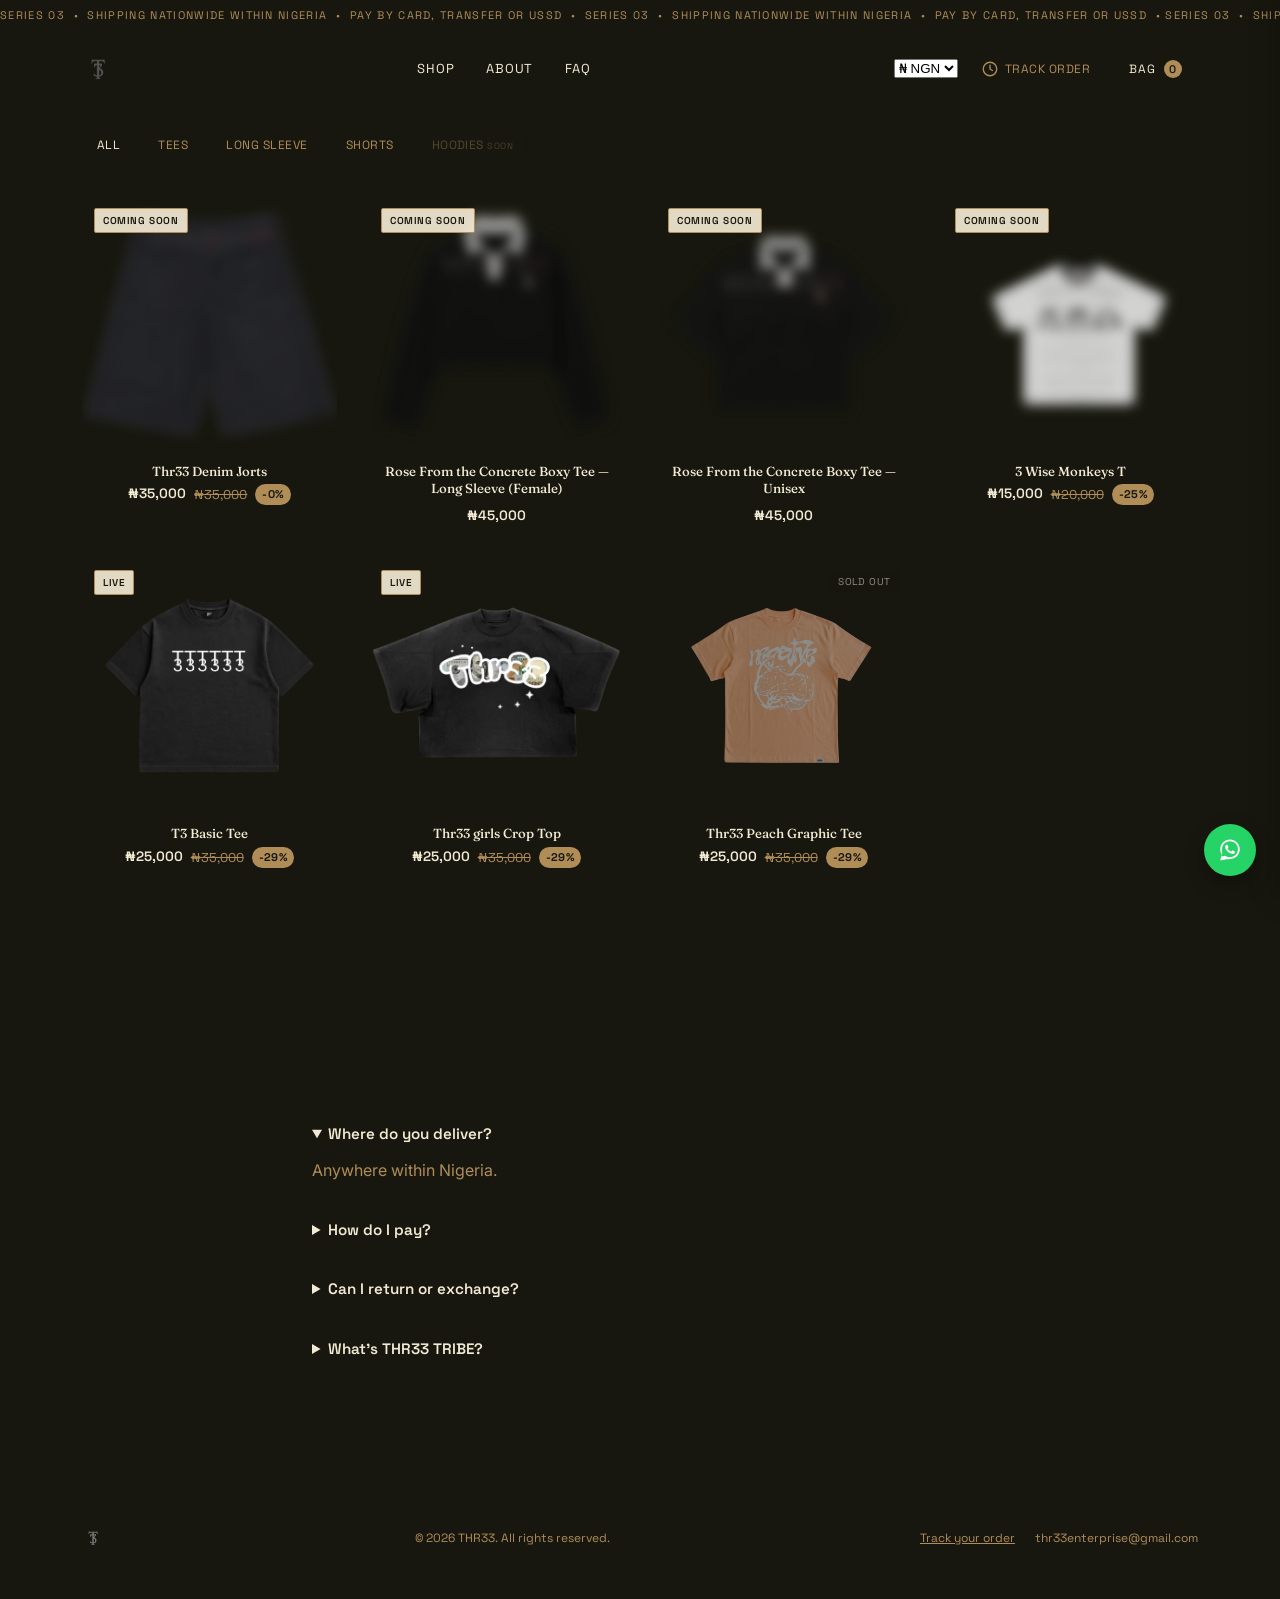
==== shop.html @ 0469fb33 "Replace currency buttons with a select dropdown" ====
<!DOCTYPE html>
<html lang="en">
<head>
<meta charset="UTF-8" />
<meta name="viewport" content="width=device-width, initial-scale=1.0" />
  <link rel="icon" type="image/png" sizes="32x32" href="/assets/logo-monogram.png">
<title>THREE — Shop the Collection</title>
<meta name="description" content="THREE. Official store. Ships within Nigeria." />
<link rel="preconnect" href="https://fonts.googleapis.com">
<link rel="preconnect" href="https://fonts.gstatic.com" crossorigin>
<link href="https://fonts.googleapis.com/css2?family=Fraunces:ital,opsz,wght@0,9..144,300;0,9..144,500;0,9..144,600;0,9..144,700;1,9..144,500&family=Space+Grotesk:wght@400;500;600;700&family=Inter:wght@400;500;600&display=swap" rel="stylesheet">
<link rel="stylesheet" href="style.css" />
</head>
<body>

<!-- Top ticker / serial strip -->
<div class="ticker">
  <div class="ticker-track">
    <span>SERIES 03 &nbsp;•&nbsp; SHIPPING NATIONWIDE WITHIN NIGERIA &nbsp;•&nbsp; PAY BY CARD, TRANSFER OR USSD &nbsp;•&nbsp; SERIES 03 &nbsp;•&nbsp; SHIPPING NATIONWIDE WITHIN NIGERIA &nbsp;•&nbsp; PAY BY CARD, TRANSFER OR USSD &nbsp;•&nbsp; </span>
    <span aria-hidden="true">SERIES 03 &nbsp;•&nbsp; SHIPPING NATIONWIDE WITHIN NIGERIA &nbsp;•&nbsp; PAY BY CARD, TRANSFER OR USSD &nbsp;•&nbsp; SERIES 03 &nbsp;•&nbsp; SHIPPING NATIONWIDE WITHIN NIGERIA &nbsp;•&nbsp; PAY BY CARD, TRANSFER OR USSD &nbsp;•&nbsp; </span>
  </div>
</div>

<!-- Header -->
<header class="site-header">
  <div class="wrap header-inner">
    <a href="index.html" class="brand-mark" aria-label="THREE home">
      <img src="assets/logo-monogram.png" alt="" class="brand-mono" />
    </a>

    <nav class="main-nav">
      <a href="#shop">Shop</a>
      <a href="#about">About</a>
      <a href="#faq">FAQ</a>
    </nav>

    <div class="header-actions">
      <select id="currencySelect" class="currency-select" aria-label="Currency">
        <option value="NGN">₦ NGN</option>
        <option value="USD">$ USD</option>
        <option value="EUR">€ EUR</option>
      </select>
      <button type="button" class="track-order-btn" data-role="track-order-open" aria-label="Track your order">
        <svg viewBox="0 0 24 24" width="18" height="18" fill="none" stroke="currentColor" stroke-width="1.8" aria-hidden="true">
          <circle cx="12" cy="12" r="9" />
          <path d="M12 7v5l3.2 2" stroke-linecap="round" stroke-linejoin="round" />
        </svg>
        <span class="track-order-label">Track Order</span>
      </button>

      <button class="cart-btn" id="cartToggle" aria-haspopup="dialog" aria-controls="cartDrawer">
        <span class="cart-label">Bag</span>
        <span class="cart-count" id="cartCount">0</span>
      </button>
    </div>
  </div>
</header>

<!-- Shop — straight to product grid, no hero -->
<section id="shop" class="shop shop-top">
  <div class="wrap">
    <div class="filter-bar" id="filterBar"><!-- injected by script.js --></div>
    <div class="product-grid" id="productGrid"><!-- injected by script.js --></div>
  </div>
</section>

<!-- FAQ -->
<section id="faq" class="faq">
  <div class="wrap">
    <h2>Fine Print</h2>
    <details open>
      <summary>Where do you deliver?</summary>
      <p>Anywhere within Nigeria.</p>
    </details>
    <details>
      <summary>How do I pay?</summary>
      <p>Card, bank transfer, or USSD — all handled securely through Paystack at checkout. No account needed.</p>
    </details>
    <details>
      <summary>Can I return or exchange?</summary>
      <p>Reach out within 48 hours of delivery if there's a sizing or quality issue and we'll sort a swap.</p>
    </details>
    <details>
      <summary>What's THR33 TRIBE?</summary>
      <p>Our loyalty program. Every 5th order you place earns you an embroidered TRIBE patch, and every 10th also earns a free tee. Rewards keep repeating the more you order.</p>
    </details>
  </div>
</section>

<footer class="site-footer">
  <div class="wrap footer-inner">
    <img src="assets/logo-monogram.png" alt="THREE" class="footer-mono" />
    <p>&copy; <span id="year"></span> THR33. All rights reserved.</p>
    <div class="footer-links">
      <button type="button" class="footer-link-btn" data-role="track-order-open">Track your order</button>
      <a href="mailto:thr33enterprise@gmail.com">thr33enterprise@gmail.com</a>
    </div>
  </div>
</footer>

<!-- Cart Drawer -->
<div class="cart-overlay" id="cartOverlay"></div>
<aside class="cart-drawer" id="cartDrawer" role="dialog" aria-label="Shopping bag">
  <div class="cart-head">
    <h3>Your Bag</h3>
    <button id="cartClose" aria-label="Close bag">&times;</button>
  </div>
  <div class="cart-items" id="cartItems"><!-- injected --></div>
  <div class="cart-summary">
    <div class="cart-total-row">
      <span>Subtotal</span>
      <span id="cartSubtotal">&#8358;0</span>
    </div>
    <button class="btn btn-primary btn-full" id="checkoutBtn">Checkout</button>
    <button type="button" class="cart-track-link" data-role="track-order-open">Already ordered? Track it here</button>
  </div>
</aside>

<!-- Product Detail Modal -->
<div class="modal-overlay" id="quickAddOverlay">
  <div class="modal quick-add-modal" role="dialog" aria-label="Product details">
    <button class="modal-close" id="quickAddClose" aria-label="Close">&times;</button>
    <div id="quickAddBody"><!-- injected by script.js --></div>
    <div class="pd-sticky-add" id="qaStickyAdd"><!-- injected by script.js --></div>
  </div>
</div>

<!-- Checkout Modal -->
<div class="modal-overlay" id="checkoutOverlay">
  <div class="modal" role="dialog" aria-label="Checkout">
    <button class="modal-close" id="checkoutClose" aria-label="Close checkout">&times;</button>
    <h3>Delivery Details</h3>
    <p class="modal-sub">We need this to get your order to you.</p>
    <form id="checkoutForm">
      <label>Full name
        <input type="text" name="fullName" required autocomplete="name" />
      </label>
      <label>Phone number
        <input type="tel" name="phone" required autocomplete="tel" placeholder="080..." />
      </label>
      <label>Email
        <input type="email" name="email" id="checkoutEmail" required autocomplete="email" />
      </label>
      <p id="loyaltyProgress" class="loyalty-progress"></p>
      <label>Delivery address
        <textarea name="address" rows="2" required autocomplete="street-address" placeholder="House/street, area/landmark"></textarea>
      </label>
      <div class="form-row">
        <label>City
          <input type="text" name="city" required />
        </label>
        <label>State
          <select name="state" required>
            <option value="">Select</option>
            <option>Abia</option><option>Adamawa</option><option>Akwa Ibom</option><option>Anambra</option>
            <option>Bauchi</option><option>Bayelsa</option><option>Benue</option><option>Borno</option>
            <option>Cross River</option><option>Delta</option><option>Ebonyi</option><option>Edo</option>
            <option>Ekiti</option><option>Enugu</option><option>FCT (Abuja)</option><option>Gombe</option>
            <option>Imo</option><option>Jigawa</option><option>Kaduna</option><option>Kano</option>
            <option>Katsina</option><option>Kebbi</option><option>Kogi</option><option>Kwara</option>
            <option>Lagos</option><option>Nasarawa</option><option>Niger</option><option>Ogun</option>
            <option>Ondo</option><option>Osun</option><option>Oyo</option><option>Plateau</option>
            <option>Rivers</option><option>Sokoto</option><option>Taraba</option><option>Yobe</option><option>Zamfara</option>
          </select>
        </label>
      </div>
      <label>Notes for delivery (optional)
        <input type="text" name="notes" placeholder="Gate code, best time to reach you, etc." />
      </label>
      <div class="checkout-summary-lines">
        <div class="summary-line"><span>Subtotal</span><span id="checkoutSubtotal">&#8358;0</span></div>
        <div class="summary-line"><span>Shipping</span><span id="checkoutShipping">Select a state</span></div>
      </div>
      <div class="checkout-total">
        <span>Total to pay</span>
        <strong id="checkoutTotal">&#8358;0</strong>
      </div>
      <p class="currency-note">Charged in Nigerian Naira (₦) regardless of the currency you were browsing in.</p>
      <button type="submit" class="btn btn-primary btn-full" id="payBtn">Pay with Paystack</button>
      <p class="secure-note">🔒 Payment is processed securely by Paystack. THREE never sees your card details.</p>
    </form>
  </div>
</div>

<!-- Order Success Modal -->
<div class="modal-overlay" id="successOverlay">
  <div class="modal" role="dialog" aria-label="Order confirmation" style="text-align: center;">
    <button class="modal-close" id="successClose" aria-label="Close modal">&times;</button>
    <div style="font-size: 2.5rem; margin-bottom: 0.5rem;">🎉</div>
    <h3>Order Confirmed!</h3>
    <p class="modal-sub">Thank you for your order. We've sent a receipt to your email.</p>

    <div style="background: rgba(255,255,255,0.05); padding: 1rem; border-radius: 8px; margin: 1.25rem 0; text-align: left; font-size: 0.9rem;">
      <p style="margin-bottom: 0.5rem;"><strong>Order Reference:</strong> <span id="successRef" style="user-select: all; word-break: break-all; color: var(--accent, #3b82f6);"></span></p>
      <p style="margin: 0;"><strong>Amount Paid:</strong> <span id="successAmount"></span></p>
    </div>

    <!-- Loyalty Banner -->
    <div id="successLoyaltyBanner" style="display:none; background: rgba(59, 130, 246, 0.1); border: 1px solid rgba(59, 130, 246, 0.3); padding: 0.85rem; border-radius: 8px; margin-bottom: 1.25rem; font-size: 0.85rem; text-align: left;">
      <p id="successLoyaltyMessage" style="margin:0;"></p>
    </div>

    <button type="button" class="btn btn-primary btn-full" id="successDoneBtn">Continue Shopping</button>
  </div>
</div>

<!-- Size Guide Modal -->
<div class="modal-overlay" id="sizeGuideOverlay">
  <div class="modal" role="dialog" aria-label="Size guide">
    <button class="modal-close" id="sizeGuideClose" aria-label="Close size guide">&times;</button>
    <h3>Size Guide</h3>
    <p class="modal-sub">Measurements in inches, laid flat.</p>
    <table class="size-table">
      <thead>
        <tr><th></th><th>S</th><th>M</th><th>L</th><th>XL</th><th>XXL</th></tr>
      </thead>
      <tbody>
        <tr><td>Chest</td><td>20"</td><td>22"</td><td>24"</td><td>26"</td><td>28"</td></tr>
        <tr><td>Length</td><td>24"</td><td>25"</td><td>26"</td><td>27"</td><td>28"</td></tr>
        <tr><td>Shoulder</td><td>16"</td><td>17"</td><td>18"</td><td>19"</td><td>20"</td></tr>
        <tr><td>Sleeve</td><td>12.5"</td><td>13"</td><td>13.5"</td><td>14"</td><td>14.5"</td></tr>
      </tbody>
    </table>
    <p class="size-note" id="sizeGuideCropNote">Cropped fits run shorter in length than the numbers above — expect a boxier, higher hem.</p>
    <p class="size-note">Denim Jorts are sized by waist number, not S–XL — true to that number.</p>
  </div>
</div>

<!-- Track Order Modal -->
<div class="modal-overlay" id="trackOrderOverlay">
  <div class="modal" role="dialog" aria-label="Track your order">
    <button class="modal-close" id="trackOrderClose" aria-label="Close order tracking">&times;</button>
    <h3>Track Your Order</h3>
    <p class="modal-sub">Paste the payment reference from your confirmation email.</p>
    <form id="trackOrderForm">
      <label>Payment reference
        <input type="text" name="reference" required placeholder="e.g. T123456789012345" autocomplete="off" />
      </label>
      <button type="submit" class="btn btn-primary btn-full" id="trackOrderSubmit">Check Status</button>
    </form>
    <div id="trackOrderResult" class="track-order-result" style="display: none; margin-top: 1.25rem;"></div>
  </div>
</div>

<!-- WhatsApp floating button -->
<a
  href="https://wa.me/2347063467013?text=Hi!%20I%20have%20a%20question%20about%20an%20item%20on%20Thr33"
  class="whatsapp-fab"
  target="_blank"
  rel="noopener"
  aria-label="Chat with us on WhatsApp"
>
  <svg viewBox="0 0 32 32" width="26" height="26" fill="currentColor" aria-hidden="true">
    <path d="M16.004 3C9.377 3 4 8.373 4 15c0 2.34.65 4.53 1.78 6.4L4 29l7.78-1.75A11.9 11.9 0 0 0 16.004 27C22.63 27 28 21.627 28 15S22.63 3 16.004 3zm0 21.8c-1.97 0-3.85-.52-5.48-1.5l-.39-.23-4.62 1.04 1.02-4.5-.25-.4A9.7 9.7 0 0 1 6.2 15c0-5.4 4.4-9.8 9.8-9.8s9.8 4.4 9.8 9.8-4.4 9.8-9.8 9.8zm5.36-7.34c-.29-.15-1.73-.85-2-.95-.27-.1-.46-.15-.66.15-.2.29-.76.95-.93 1.14-.17.2-.34.22-.63.07-.29-.15-1.22-.45-2.32-1.43-.86-.76-1.44-1.71-1.61-2-.17-.29-.02-.45.13-.6.13-.13.29-.34.44-.5.15-.17.2-.29.29-.49.1-.2.05-.37-.02-.52-.07-.15-.66-1.59-.9-2.18-.24-.57-.48-.5-.66-.5-.17 0-.37-.02-.56-.02-.2 0-.52.07-.79.37-.27.29-1.04 1.02-1.04 2.48s1.07 2.87 1.22 3.07c.15.2 2.1 3.2 5.08 4.49.71.31 1.26.49 1.69.63.71.23 1.36.2 1.87.12.57-.08 1.73-.71 1.97-1.39.24-.68.24-1.27.17-1.39-.07-.12-.26-.2-.55-.35z"/>
  </svg>
</a>

<div class="toast" id="toast"></div>

<script src="https://js.paystack.co/v1/inline.js"></script>
<script src="products.js"></script>
<script src="script.js"></script>
</body>
</html>
---- style.css ----
/* ============================================
   THREE — Design tokens
   Palette (pulled from the $100 bill):
     --green-deep   : engraving green, primary
     --green-soft   : lighter bill-green, secondary surfaces
     --cream        : aged banknote paper
     --ink          : near-black, text
     --gold         : champagne seal / monogram metal
   Type:
     Display  — 'Fraunces' (engraved, ink-trap serif)
     Utility  — 'Space Grotesk' (serials, labels, prices)
     Body     — 'Inter'
   ============================================ */

:root {
  --green-deep: #3f4f34;
  --green-soft: #8b9574;
  --cream: #f2ead3;
  --ink: #17170f;
  --gold: #b08d57;
  --line: rgba(23, 23, 15, 0.14);

  --radius: 2px;
  --max: 1180px;
}

* { box-sizing: border-box; }

html { scroll-behavior: smooth; }

body {
  margin: 0;
  background: var(--ink);
  color: var(--cream);
  font-family: 'Inter', sans-serif;
  font-size: 16px;
  line-height: 1.5;
  -webkit-font-smoothing: antialiased;
}

@media (prefers-reduced-motion: reduce) {
  * { animation-duration: 0.001ms !important; transition-duration: 0.001ms !important; }
}

h1, h2, h3 {
  font-family: 'Fraunces', serif;
  font-weight: 600;
  margin: 0;
  color: var(--ink);
}

.ital { font-style: italic; font-weight: 500; }

.wrap {
  max-width: var(--max);
  margin: 0 auto;
  padding: 0 32px;
}

a { color: inherit; }

img { max-width: 100%; display: block; }

:focus-visible {
  outline: 2px solid var(--gold);
  outline-offset: 3px;
}

.eyebrow {
  font-family: 'Space Grotesk', sans-serif;
  font-size: 12px;
  letter-spacing: 0.1em;
  text-transform: uppercase;
  color: var(--green-deep);
  margin: 0 0 20px;
}

/* ---------- Ticker ---------- */
.ticker {
  background: var(--ink);
  color: var(--gold);
  overflow: hidden;
  white-space: nowrap;
  padding: 7px 0;
  font-family: 'Space Grotesk', sans-serif;
  font-size: 11px;
  letter-spacing: 0.12em;
  text-transform: uppercase;
}
.ticker-track {
  display: inline-flex;
  animation: ticker 32s linear infinite;
}
@keyframes ticker {
  from { transform: translateX(0); }
  to { transform: translateX(-50%); }
}

/* ---------- Header ---------- */
.site-header {
  position: sticky;
  top: 0;
  z-index: 40;
  background: var(--ink);
  border-bottom: 1px solid var(--line);
}
.header-inner {
  display: flex;
  align-items: center;
  justify-content: space-between;
  gap: 16px;
  height: 76px;
}
.brand-mark {
  display: flex;
  align-items: center;
  gap: 12px;
  text-decoration: none;
}
.brand-mono {
  height: 32px;
  width: auto;
  filter: sepia(1) saturate(0) brightness(0.35);
}
.main-nav {
  display: flex;
  gap: 32px;
  font-family: 'Space Grotesk', sans-serif;
  font-size: 13px;
  letter-spacing: 0.06em;
  text-transform: uppercase;
}
.main-nav a { text-decoration: none; position: relative; }
.main-nav a::after {
  content: "";
  position: absolute;
  left: 0; right: 0; bottom: -4px;
  height: 1px;
  background: var(--ink);
  transform: scaleX(0);
  transform-origin: left;
  transition: transform 0.25s ease;
}
.main-nav a:hover::after { transform: scaleX(1); }

.header-actions {
  display: flex;
  align-items: center;
  gap: 10px;
}
.currency-toggle {
  display: flex;
  border: 1px solid var(--line);
  border-radius: var(--radius);
  overflow: hidden;
}
.currency-btn {
  background: transparent;
  border: none;
  color: var(--gold);
  padding: 9px 11px;
  font-family: 'Space Grotesk', sans-serif;
  font-size: 13px;
  cursor: pointer;
}
.currency-btn.active {
  background: var(--gold);
  color: var(--ink);
  font-weight: 700;
}
.currency-note {
  font-size: 0.72rem;
  color: rgba(23,23,15,0.55);
  text-align: center;
  margin: -4px 0 0;
}
.track-order-btn {
  display: flex;
  align-items: center;
  gap: 6px;
  background: transparent;
  border: 1px solid var(--line);
  color: var(--gold);
  padding: 9px 12px;
  font-family: 'Space Grotesk', sans-serif;
  font-size: 12px;
  letter-spacing: 0.04em;
  text-transform: uppercase;
  cursor: pointer;
  border-radius: var(--radius);
  transition: border-color 0.2s ease, background 0.2s ease;
}
.track-order-btn:hover { border-color: var(--ink); }

.cart-btn {
  display: flex;
  align-items: center;
  gap: 8px;
  background: var(--ink);
  color: var(--cream);
  border: none;
  padding: 10px 16px;
  font-family: 'Space Grotesk', sans-serif;
  font-size: 12px;
  letter-spacing: 0.08em;
  text-transform: uppercase;
  cursor: pointer;
  border-radius: var(--radius);
}
.cart-count {
  background: var(--gold);
  color: var(--ink);
  min-width: 18px;
  height: 18px;
  border-radius: 50%;
  display: inline-flex;
  align-items: center;
  justify-content: center;
  font-size: 11px;
  font-weight: 600;
}

/* ---------- Buttons ---------- */
.btn {
  display: inline-flex;
  align-items: center;
  justify-content: center;
  gap: 8px;
  padding: 15px 28px;
  font-family: 'Space Grotesk', sans-serif;
  font-size: 13px;
  letter-spacing: 0.08em;
  text-transform: uppercase;
  text-decoration: none;
  border-radius: var(--radius);
  border: 1px solid transparent;
  cursor: pointer;
  transition: transform 0.15s ease, background 0.2s ease;
}
.btn-primary {
  background: var(--gold);
  color: var(--ink);
}
.btn-primary:hover { background: var(--green-deep); }
.btn-full { width: 100%; }
.btn:active { transform: scale(0.98); }
.btn[disabled] { opacity: 0.55; cursor: not-allowed; }

/* ---------- Shop / Product grid ---------- */
.shop { padding: 24px 0 72px; }
.shop-top { padding-top: 20px; }

.filter-bar {
  margin-bottom: 24px;
  overflow-x: auto;
}
.filter-row {
  display: flex;
  flex-wrap: wrap;
  gap: 8px;
  margin-bottom: 10px;
}
.filter-pill {
  font-family: 'Space Grotesk', sans-serif;
  font-size: 12px;
  letter-spacing: 0.04em;
  text-transform: uppercase;
  padding: 8px 14px;
  border: 1px solid var(--line);
  background: transparent;
  border-radius: 999px;
  cursor: pointer;
  color: var(--gold);
  white-space: nowrap;
  transition: background 0.2s ease, color 0.2s ease;
}
.filter-pill:hover:not(.disabled) {
  border-color: var(--ink);
}
.filter-pill.active {
  background: var(--ink);
  color: var(--cream);
  border-color: var(--ink);
}
.filter-pill.disabled {
  opacity: 0.4;
  cursor: not-allowed;
}
.filter-pill .soon {
  font-size: 9px;
  opacity: 0.8;
}

.grid-empty {
  grid-column: 1 / -1;
  text-align: center;
  padding: 64px 16px;
  color: rgba(23,23,15,0.55);
  font-family: 'Space Grotesk', sans-serif;
  font-size: 0.9rem;
}

.product-grid {
  display: grid;
  grid-template-columns: repeat(auto-fill, minmax(240px, 1fr));
  gap: 32px;
}

.product-card {
  position: relative;
}
.product-flip {
  position: relative;
  aspect-ratio: 4 / 5;
  overflow: hidden;
  border-radius: 0;
  border: none;
  background: transparent;
  cursor: pointer;
}
.product-flip img {
  position: absolute;
  inset: 0;
  width: 100%;
  height: 100%;
  object-fit: cover;
  transition: opacity 0.35s ease, transform 0.5s ease;
}
.product-flip .img-front { opacity: 1; transform: scale(1); z-index: 2; }
.product-flip .img-back { opacity: 0; transform: scale(1.04); z-index: 1; }
.product-card:hover .img-front { opacity: 0; }
.product-card:hover .img-back { opacity: 1; }

.stock-badge {
  position: absolute;
  top: 12px;
  right: 12px;
  z-index: 3;
  font-family: 'Space Grotesk', sans-serif;
  font-size: 10px;
  letter-spacing: 0.06em;
  text-transform: uppercase;
  padding: 4px 8px;
  border-radius: var(--radius);
}
.stock-badge.low {
  background: rgba(176, 141, 87, 0.92);
  color: var(--cream);
}
.stock-badge.sold-out {
  background: rgba(23,23,15,0.85);
  color: var(--cream);
}
.product-card.is-sold-out .product-flip {
  opacity: 0.55;
}
.badge-stack {
  position: absolute;
  top: 12px;
  left: 12px;
  z-index: 3;
  display: flex;
  flex-direction: column;
  gap: 4px;
  align-items: flex-start;
}
.featured-badge {
  background: rgba(242,234,211,0.92);
  color: var(--ink);
  font-family: 'Space Grotesk', sans-serif;
  font-size: 10px;
  letter-spacing: 0.06em;
  text-transform: uppercase;
  font-weight: 600;
  padding: 4px 8px;
  border-radius: var(--radius);
  border: 1px solid var(--gold);
}

.product-info {
  margin-top: 12px;
  cursor: pointer;
  text-align: center;
}
.product-name {
  font-family: 'Fraunces', serif;
  font-size: 0.82rem;
  font-weight: 500;
  margin: 0 0 4px;
  line-height: 1.35;
}
.price-discount-row {
  display: flex;
  align-items: center;
  justify-content: center;
  gap: 8px;
  margin-top: 4px;
}
.price-was {
  font-family: 'Space Grotesk', sans-serif;
  font-size: 0.8rem;
  color: var(--gold);
  text-decoration: line-through;
}
.price-discount {
  font-family: 'Space Grotesk', sans-serif;
  font-size: 0.7rem;
  font-weight: 700;
  letter-spacing: 0.04em;
  background: var(--gold);
  color: var(--ink);
  padding: 2px 7px;
  border-radius: 999px;
}
.color-swatches {
  display: flex;
  flex-wrap: wrap;
  gap: 8px;
  margin-top: 10px;
}
.swatch {
  width: 22px;
  height: 22px;
  border-radius: 50%;
  border: 1px solid var(--line);
  cursor: pointer;
  padding: 0;
  box-shadow: 0 0 0 1px transparent;
  transition: box-shadow 0.15s ease;
}
.swatch.selected {
  box-shadow: 0 0 0 2px var(--cream), 0 0 0 3px var(--ink);
}
.product-price {
  font-family: 'Space Grotesk', sans-serif;
  font-weight: 600;
  font-size: 0.85rem;
  white-space: nowrap;
}

.product-sizes-row {
  display: flex;
  align-items: center;
  justify-content: space-between;
  flex-wrap: wrap;
  gap: 8px;
  margin-top: 12px;
}
.product-sizes {
  display: flex;
  flex-wrap: wrap;
  gap: 6px;
}
.size-guide-link {
  background: none;
  border: none;
  padding: 0;
  font-family: 'Space Grotesk', sans-serif;
  font-size: 11px;
  letter-spacing: 0.03em;
  text-decoration: underline;
  color: rgba(23,23,15,0.55);
  cursor: pointer;
  white-space: nowrap;
}
.size-guide-link:hover { color: var(--ink); }
.delivery-note {
  font-size: 0.75rem;
  color: rgba(23,23,15,0.55);
  margin: 10px 0 0;
}
.size-btn {
  border: 1px solid var(--line);
  background: transparent;
  color: var(--cream);
  padding: 6px 10px;
  font-family: 'Space Grotesk', sans-serif;
  font-size: 12px;
  cursor: pointer;
  border-radius: var(--radius);
}
.size-btn.selected {
  background: var(--gold);
  color: var(--ink);
  border-color: var(--gold);
  font-weight: 700;
}
/* ---------- About ---------- */
/*
.about { padding: 96px 0; background: var(--green-deep); color: var(--cream); }
.about-inner {
  display: grid;
  grid-template-columns: 1.2fr 0.8fr;
  gap: 64px;
  align-items: center;
}
.about h2 { color: var(--cream); font-size: clamp(1.8rem, 3.4vw, 2.6rem); margin: 12px 0 20px; }
.about .eyebrow { color: var(--gold); }
.about p { color: rgba(242,234,211,0.82); max-width: 46ch; }
.about-figure {
  background: rgba(242,234,211,0.08);
  border: 1px solid rgba(242,234,211,0.2);
  padding: 48px;
  display: flex;
  align-items: center;
  justify-content: center;
}
.about-figure img { filter: invert(1) brightness(1.6); opacity: 0.9; max-width: 200px; }
*/

/* ---------- FAQ ---------- */
.faq { padding: 96px 0; max-width: 720px; margin: 0 auto; }
.faq h2 { margin-bottom: 32px; }
.faq details {
  border-top: 1px solid var(--line);
  padding: 18px 0;
}
.faq details:last-of-type { border-bottom: 1px solid var(--line); }
.faq summary {
  cursor: pointer;
  font-family: 'Space Grotesk', sans-serif;
  font-weight: 600;
  font-size: 0.95rem;
}
.faq p { margin: 12px 0 0; color: var(--gold); }

/* ---------- Footer ---------- */
.site-footer { border-top: 1px solid var(--line); padding: 40px 0; }
.footer-inner {
  display: flex;
  align-items: center;
  justify-content: space-between;
  gap: 16px;
  font-family: 'Space Grotesk', sans-serif;
  font-size: 12px;
  color: var(--gold);
}
.footer-mono { height: 22px; filter: sepia(1) saturate(0) brightness(0.5); }
.footer-inner a { text-decoration: none; }
.footer-links {
  display: flex;
  align-items: center;
  gap: 20px;
}
.footer-link-btn {
  background: none;
  border: none;
  padding: 0;
  font-family: 'Space Grotesk', sans-serif;
  font-size: 12px;
  color: var(--gold);
  text-decoration: underline;
  cursor: pointer;
}
.footer-link-btn:hover { color: var(--ink); }

/* ---------- Cart drawer ---------- */
.cart-overlay, .modal-overlay {
  position: fixed; inset: 0;
  background: rgba(23,23,15,0.45);
  opacity: 0; visibility: hidden;
  transition: opacity 0.25s ease;
  z-index: 50;
}
.modal-overlay {
  display: flex;
  align-items: center;
  justify-content: center;
  padding: 16px;
}
.cart-overlay.open, .modal-overlay.open { opacity: 1; visibility: visible; }

.cart-drawer {
  position: fixed;
  top: 0; right: 0;
  height: 100%;
  width: min(420px, 92vw);
  background: var(--cream);
  z-index: 60;
  display: flex;
  flex-direction: column;
  transform: translateX(100%);
  transition: transform 0.3s ease;
  box-shadow: -8px 0 24px rgba(0,0,0,0.15);
}
.cart-drawer.open { transform: translateX(0); }

.cart-head {
  display: flex; justify-content: space-between; align-items: center;
  padding: 24px; border-bottom: 1px solid var(--line);
}
.cart-head button {
  background: none; border: none; font-size: 24px; cursor: pointer; line-height: 1;
}
.cart-items { flex: 1; overflow-y: auto; padding: 16px 24px; }
.cart-item {
  display: grid;
  grid-template-columns: 64px 1fr auto;
  gap: 14px;
  padding: 16px 0;
  border-bottom: 1px solid var(--line);
  align-items: center;
}
.cart-item img { width: 64px; height: 80px; object-fit: cover; border-radius: var(--radius); }
.cart-item-name { font-weight: 600; font-size: 0.9rem; }
.cart-item-meta { font-size: 0.78rem; color: rgba(23,23,15,0.6); margin-top: 2px; }
.cart-item-remove {
  background: none; border: none; text-decoration: underline;
  font-size: 0.75rem; cursor: pointer; color: rgba(23,23,15,0.6); padding: 0;
}
.cart-item-qty {
  display: flex; align-items: center; gap: 8px; margin-top: 6px; font-size: 0.8rem;
}
.qty-btn {
  width: 22px; height: 22px; border: 1px solid var(--line); background: none;
  cursor: pointer; border-radius: var(--radius); line-height: 1;
}
.cart-empty { text-align: center; color: rgba(23,23,15,0.5); padding: 48px 0; font-size: 0.9rem; }

.cart-summary { padding: 20px 24px 28px; border-top: 1px solid var(--line); }
.cart-total-row {
  display: flex; justify-content: space-between; margin-bottom: 16px;
  font-family: 'Space Grotesk', sans-serif; font-weight: 600;
}

/* ---------- Checkout modal ---------- */
.modal {
  background: var(--cream);
  width: min(480px, 100%);
  max-height: 100%;
  overflow-y: auto;
  padding: 32px;
  border-radius: var(--radius);
  z-index: 61;
  position: relative;
}
.modal-overlay .modal { display: none; }
.modal-overlay.open .modal { display: block; }
.modal-close {
  position: absolute; top: 16px; right: 16px;
  background: none; border: none; font-size: 22px; cursor: pointer;
  z-index: 5;
}
.modal h3 { margin-bottom: 6px; }
.modal-sub { color: rgba(23,23,15,0.6); font-size: 0.85rem; margin: 0 0 24px; }

#checkoutForm { display: flex; flex-direction: column; gap: 16px; }
#checkoutForm label {
  display: flex; flex-direction: column; gap: 6px;
  font-size: 0.82rem; font-weight: 600;
}
#checkoutForm input, #checkoutForm textarea, #checkoutForm select {
  font-family: 'Inter', sans-serif;
  font-size: 0.95rem;
  padding: 11px 12px;
  border: 1px solid var(--line);
  border-radius: var(--radius);
  background: #fff;
  font-weight: 400;
}
.form-row { display: grid; grid-template-columns: 1fr 1fr; gap: 12px; }

.checkout-summary-lines {
  border-top: 1px solid var(--line);
  padding-top: 12px;
}
.summary-line {
  display: flex;
  justify-content: space-between;
  font-size: 0.85rem;
  color: rgba(23,23,15,0.65);
  margin-bottom: 6px;
}
.checkout-total {
  display: flex; justify-content: space-between; align-items: baseline;
  border-top: 1px solid var(--line); padding-top: 16px; margin-top: 4px;
  font-family: 'Space Grotesk', sans-serif;
}
.checkout-total strong { font-size: 1.2rem; }
.secure-note { font-size: 0.75rem; color: rgba(23,23,15,0.55); text-align: center; margin: 4px 0 0; }

/* ---------- Size guide ---------- */
.size-table {
  width: 100%;
  border-collapse: collapse;
  margin-top: 8px;
  font-family: 'Space Grotesk', sans-serif;
  font-size: 0.85rem;
}
.size-table th, .size-table td {
  padding: 10px 8px;
  text-align: center;
  border-bottom: 1px solid var(--line);
}
.size-table th:first-child, .size-table td:first-child {
  text-align: left;
  color: rgba(23,23,15,0.6);
  font-weight: 400;
}
.size-table th { font-weight: 600; }
.size-note {
  font-size: 0.78rem;
  color: rgba(23,23,15,0.55);
  margin-top: 14px;
}

/* ---------- Track order ---------- */
#trackOrderForm { display: flex; flex-direction: column; gap: 14px; }
#trackOrderForm input {
  font-family: 'Inter', sans-serif;
  font-size: 0.95rem;
  padding: 11px 12px;
  border: 1px solid var(--line);
  border-radius: var(--radius);
  background: #fff;
}
.track-result {
  margin-top: 18px;
  padding: 14px;
  border-radius: var(--radius);
  font-size: 0.88rem;
}
.track-confirmed { background: rgba(63,79,52,0.08); }
.track-confirmed ul { margin: 8px 0; padding-left: 18px; }
.track-meta { color: rgba(23,23,15,0.6); margin-top: 8px; font-size: 0.8rem; }
.track-pending, .track-not-found {
  background: rgba(176,141,87,0.12);
  color: rgba(23,23,15,0.8);
}

/* ---------- WhatsApp floating button ---------- */
.whatsapp-fab {
  position: fixed;
  bottom: 24px;
  right: 24px;
  width: 52px;
  height: 52px;
  border-radius: 50%;
  background: #25D366;
  color: #fff;
  display: flex;
  align-items: center;
  justify-content: center;
  box-shadow: 0 8px 20px rgba(0,0,0,0.25);
  z-index: 45;
  transition: transform 0.2s ease;
}
.whatsapp-fab:hover { transform: scale(1.08); }

/* ---------- Product Detail modal ---------- */
.quick-add-modal { padding: 0; overflow: hidden; max-height: 100%; }
.modal-overlay.open .quick-add-modal {
  display: flex;
  flex-direction: column;
}
.quick-add-modal .modal-close {
  background: rgba(242,234,211,0.9);
  border-radius: 50%;
  width: 32px; height: 32px;
  top: 12px; right: 12px;
}
#quickAddBody {
  display: flex;
  flex-direction: column;
  overflow-y: auto;
  min-height: 0;
  flex: 1 1 auto;
}

/* Gallery */
.pd-gallery {
  position: relative;
  width: 100%;
  aspect-ratio: 4 / 5;
  overflow: hidden;
  background: transparent;
  flex-shrink: 0;
}
.pd-gallery-track {
  display: flex;
  height: 100%;
  transition: transform 0.3s ease;
}
.pd-gallery-track img {
  flex: 0 0 100%;
  width: 100%;
  height: 100%;
  object-fit: cover;
}
.pd-arrow {
  position: absolute;
  top: 50%;
  transform: translateY(-50%);
  background: rgba(242,234,211,0.9);
  border: none;
  width: 34px;
  height: 34px;
  border-radius: 50%;
  font-size: 20px;
  line-height: 1;
  cursor: pointer;
  color: var(--ink);
  display: flex;
  align-items: center;
  justify-content: center;
}
.pd-arrow.prev { left: 10px; }
.pd-arrow.next { right: 10px; }
.pd-dots {
  display: flex;
  justify-content: center;
  gap: 6px;
  padding: 12px 0 4px;
  flex-shrink: 0;
}
.pd-dot {
  width: 6px;
  height: 6px;
  border-radius: 50%;
  background: var(--line);
  transition: background 0.2s ease, width 0.2s ease;
  cursor: pointer;
}
.pd-dot.active {
  background: var(--ink);
  width: 16px;
  border-radius: 3px;
}

.pd-details { padding: 12px 24px 0; }
.qa-name {
  font-family: 'Fraunces', serif;
  font-size: 1.2rem;
  font-weight: 600;
  margin: 4px 0 0;
}
.qa-price {
  font-family: 'Space Grotesk', sans-serif;
  font-weight: 600;
  margin: 4px 0 0;
}
.qa-desc {
  font-size: 0.85rem;
  color: rgba(23,23,15,0.6);
  margin: 8px 0 0;
}

.qa-stock {
  font-family: 'Space Grotesk', sans-serif;
  font-size: 0.78rem;
  color: var(--gold);
  margin: 10px 0 0;
}
.qa-stock-out {
  color: #ef4444;
}

.pd-sticky-add {
  background: var(--cream);
  border-top: 1px solid var(--line);
  padding: 14px 24px;
  flex-shrink: 0;
}

/* ---------- Nav / footer / cart track-order links ---------- */
.nav-link-btn {
  background: none;
  border: none;
  padding: 0;
  font-family: 'Space Grotesk', sans-serif;
  font-size: 13px;
  letter-spacing: 0.06em;
  text-transform: uppercase;
  color: var(--ink);
  cursor: pointer;
  position: relative;
}
.cart-track-link {
  display: block;
  width: 100%;
  text-align: center;
  background: none;
  border: none;
  border-top: 1px solid var(--line);
  padding: 14px 0 0;
  margin-top: 14px;
  font-family: 'Space Grotesk', sans-serif;
  font-size: 12px;
  text-decoration: underline;
  color: rgba(23,23,15,0.6);
  cursor: pointer;
}
.cart-track-link:hover { color: var(--ink); }

/* ---------- Loyalty progress ---------- */
.loyalty-progress {
  font-size: 0.82rem;
  background: rgba(176,141,87,0.12);
  border: 1px solid rgba(176,141,87,0.35);
  border-radius: var(--radius);
  padding: 10px 12px;
  margin: -6px 0 0;
  min-height: 0;
}
.loyalty-progress:empty { display: none; }

/* ---------- Toast ---------- */
.toast {
  position: fixed;
  bottom: 24px; left: 50%;
  transform: translateX(-50%) translateY(20px);
  background: var(--ink); color: var(--cream);
  padding: 14px 22px;
  font-family: 'Space Grotesk', sans-serif;
  font-size: 13px;
  border-radius: var(--radius);
  opacity: 0; pointer-events: none;
  transition: opacity 0.25s ease, transform 0.25s ease;
  z-index: 80;
}
.toast.show { opacity: 1; transform: translateX(-50%) translateY(0); }

/* ---------- Responsive ---------- */
@media (max-width: 860px) {
  .about-inner { grid-template-columns: 1fr; }
  .main-nav { display: none; }
}
@media (max-width: 560px) {
  .wrap { padding: 0 20px; }
  .form-row { grid-template-columns: 1fr; }
  .product-grid {
    grid-template-columns: repeat(2, 1fr);
    gap: 14px;
  }
  .whatsapp-fab { width: 46px; height: 46px; bottom: 18px; right: 18px; }
  .track-order-label { display: none; }
  .track-order-btn { padding: 9px; }
  .header-inner { height: 68px; }
}

/* ---------- Landing page ---------- */
.landing-body {
  margin: 0;
  background: var(--ink);
}
.landing {
  position: relative;
  width: 100%;
  height: 100dvh;
  min-height: 100vh;
  overflow: hidden;
}
.landing-grid {
  position: absolute;
  inset: 0;
  z-index: 0;
  display: grid;
  grid-template-columns: repeat(5, 1fr);
  grid-template-rows: repeat(3, 1fr);
  gap: 2px;
  background: var(--ink);
}
.landing-grid-cell {
  overflow: hidden;
  background: var(--ink);
}
.landing-grid-cell img {
  width: 100%;
  height: 100%;
  object-fit: cover;
  display: block;
  filter: grayscale(0.15);
}
.landing-overlay {
  position: absolute;
  inset: 0;
  background: linear-gradient(
    180deg,
    rgba(23,23,15,0.65) 0%,
    rgba(23,23,15,0.35) 35%,
    rgba(23,23,15,0.7) 100%
  );
  z-index: 1;
}
.landing-content {
  position: absolute;
  inset: 0;
  z-index: 2;
  display: flex;
  flex-direction: column;
  align-items: center;
}
.landing-logo {
  margin-top: 56px;
  width: 96px;
  height: auto;
  filter: brightness(0) invert(1) drop-shadow(0 2px 10px rgba(0,0,0,0.35));
}
.landing-cta-wrap {
  flex: 1;
  display: flex;
  align-items: center;
  justify-content: center;
}
.landing-shop-btn {
  padding: 17px 40px;
  font-size: 13px;
  letter-spacing: 0.12em;
  box-shadow: 0 10px 30px rgba(0,0,0,0.35);
}
@media (max-width: 560px) {
  .landing-logo { width: 76px; margin-top: 40px; }
  .landing-shop-btn { padding: 16px 34px; }
  .landing-grid {
    grid-template-columns: repeat(3, 1fr);
    grid-template-rows: repeat(5, 1fr);
  }
}
/* ============================================
   IMAGE FIX & COMING SOON BLUR STYLES
   ============================================ */

/* 1. Prevent image cropping across product cards */
.product-flip img {
  object-fit: contain !important; /* Ensures the entire clothing item is shown */
  object-position: center;
  background-color: transparent;  /* Keeps your section canvas background */
}

/* Fix product cards container height to fit full images nicely */
.product-flip {
  aspect-ratio: 1 / 1; /* Adjusts aspect ratio so wide/boxy items fit cleanly */
}

/* 2. Coming Soon Blur Effect */
/* Apply blur effect to cards tagged with coming-soon classes */
.product-card.coming-soon .product-flip img,
.product-card[data-status="coming-soon"] .product-flip img {
  filter: blur(6px);
  opacity: 0.75;
}

/* Prevent hover effect on Coming Soon items */
.product-card.coming-soon:hover .img-front,
.product-card[data-status="coming-soon"]:hover .img-front {
  opacity: 1 !important;
}

.product-card.coming-soon:hover .img-back,
.product-card[data-status="coming-soon"]:hover .img-back {
  opacity: 0 !important;
}

/* Keep badges completely sharp above the blurred image */
.stock-badge, 
.badge-stack, 
.featured-badge {
  filter: none !important;
  z-index: 10 !important;
}

/* ============================================
   PRODUCT DETAIL MODAL FIXES
   ============================================ */

/* 1. Set background to match dark shop page */
.modal,
.quick-add-modal,
.pd-sticky-add {
  background: var(--ink) !important;
  color: var(--cream) !important;
  border-color: var(--line) !important;
}

/* Fix close button background & icon color on dark theme */
.quick-add-modal .modal-close {
  background: var(--gold) !important;
  color: var(--ink) !important;
}

/* 2. Contain gallery image scaling so it fits screen height */
.pd-gallery {
  aspect-ratio: 1 / 1 !important; /* Square frame keeps modal compact */
  max-height: 45vh;               /* Limits modal height on desktop & mobile */
  background: transparent !important;
}

.pd-gallery-track img {
  object-fit: contain !important; /* Shows full garment without cropping */
  padding: 12px;
}

/* 3. Text & controls contrast updates inside modal */
.qa-name, 
.qa-price {
  color: var(--cream) !important;
}

.qa-desc {
  color: var(--gold) !important;
}

.pd-arrow {
  background: var(--gold) !important;
  color: var(--ink) !important;
}

/* ============================================
   COMING SOON BLUR CONTROL
   ============================================ */

/* 1. Blur ONLY cards with explicit coming soon status */
.product-card.coming-soon .product-flip img,
.product-card[data-status="coming-soon"] .product-flip img {
  filter: blur(6px) opacity(0.75) !important;
}

/* 2. Freeze image flip hover on Coming Soon cards */
.product-card.coming-soon:hover .img-front,
.product-card[data-status="coming-soon"]:hover .img-front {
  opacity: 1 !important;
}
.product-card.coming-soon:hover .img-back,
.product-card[data-status="coming-soon"]:hover .img-back {
  opacity: 0 !important;
}

/* 3. Ensure LIVE products stay 100% sharp */
.product-card:not(.coming-soon):not([data-status="coming-soon"]) .product-flip img {
  filter: none !important;
}
.modal h3 { color: var(--gold) !important; }
.modal-sub { color: var(--gold) !important; }
.summary-line { color: var(--gold) !important; }
.checkout-total { color: var(--cream) !important; }
.secure-note { color: var(--gold) !important; }
.size-note { color: var(--gold) !important; }
.size-table th, .size-table td { color: var(--cream) !important; }
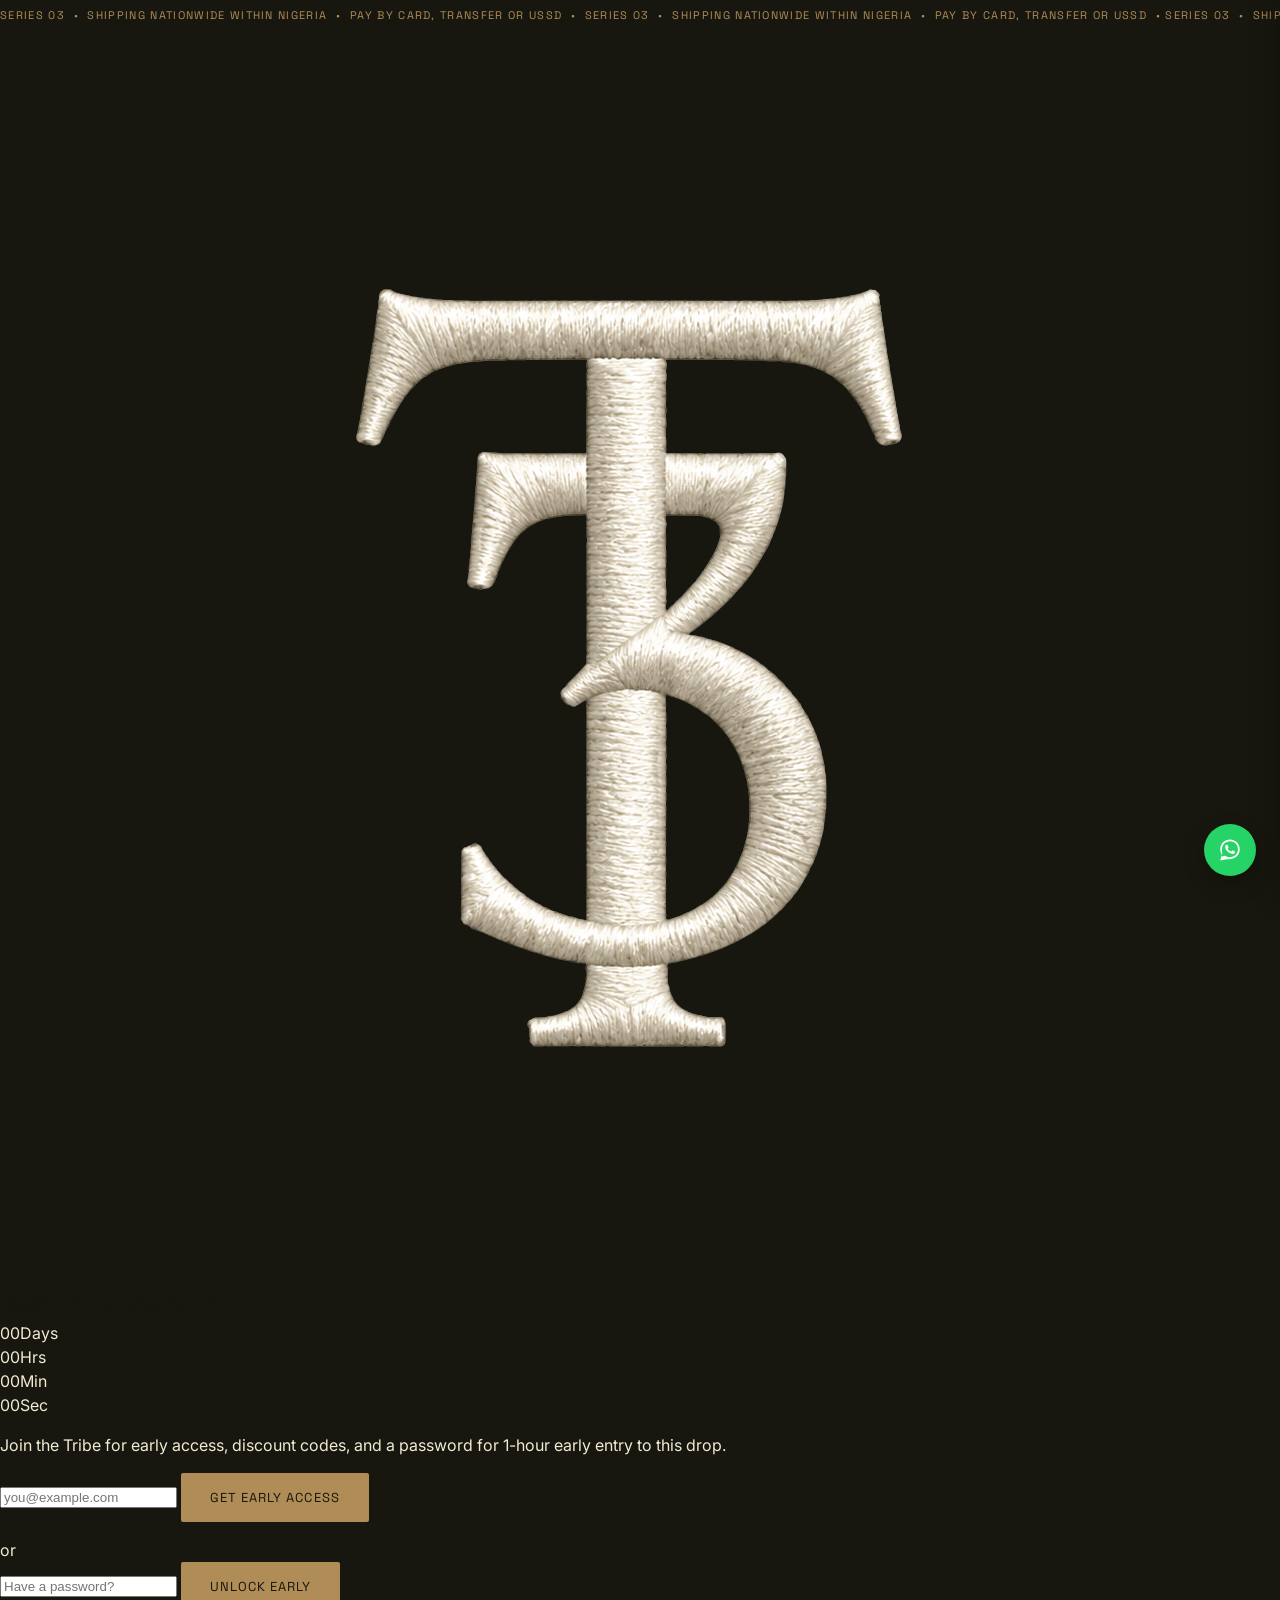
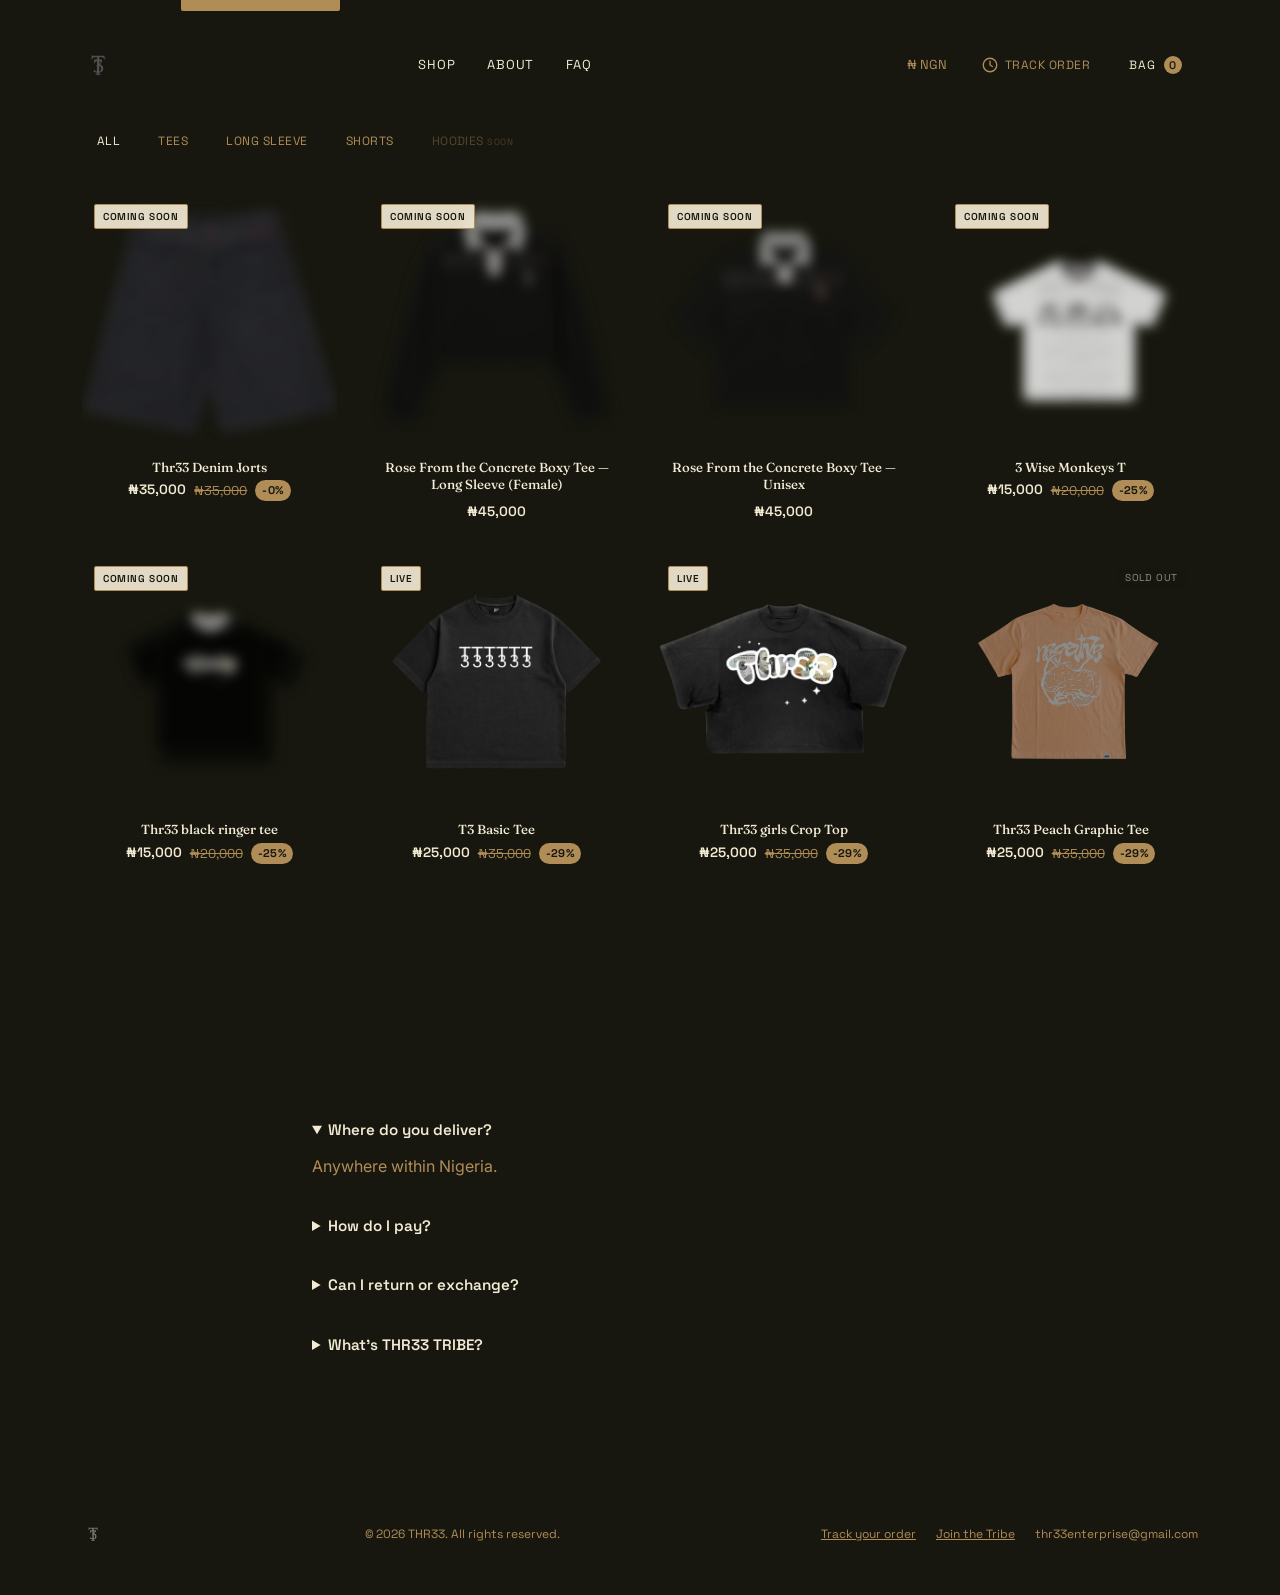
==== commit 87b4e4fb: "Implement drop mode lock screen and subscription forms Added a drop mode lock screen with countdown " ====
--- a/shop.html
+++ b/shop.html
@@ -18,6 +18,35 @@
   <div class="ticker-track">
     <span>SERIES 03 &nbsp;•&nbsp; SHIPPING NATIONWIDE WITHIN NIGERIA &nbsp;•&nbsp; PAY BY CARD, TRANSFER OR USSD &nbsp;•&nbsp; SERIES 03 &nbsp;•&nbsp; SHIPPING NATIONWIDE WITHIN NIGERIA &nbsp;•&nbsp; PAY BY CARD, TRANSFER OR USSD &nbsp;•&nbsp; </span>
     <span aria-hidden="true">SERIES 03 &nbsp;•&nbsp; SHIPPING NATIONWIDE WITHIN NIGERIA &nbsp;•&nbsp; PAY BY CARD, TRANSFER OR USSD &nbsp;•&nbsp; SERIES 03 &nbsp;•&nbsp; SHIPPING NATIONWIDE WITHIN NIGERIA &nbsp;•&nbsp; PAY BY CARD, TRANSFER OR USSD &nbsp;•&nbsp; </span>
+  </div>
+</div>
+
+<!-- Drop Mode lock screen — controlled by DROP_MODE in script.js -->
+<div class="drop-lock" id="dropLock">
+  <div class="drop-lock-inner">
+    <img src="assets/logo-monogram.png" alt="THR33" class="drop-lock-logo" />
+    <h2 class="drop-lock-title">Next Drop Starts In</h2>
+    <div class="drop-countdown" id="dropCountdown">
+      <div><span id="cdDays">00</span><label>Days</label></div>
+      <div><span id="cdHours">00</span><label>Hrs</label></div>
+      <div><span id="cdMins">00</span><label>Min</label></div>
+      <div><span id="cdSecs">00</span><label>Sec</label></div>
+    </div>
+
+    <p class="drop-lock-copy">Join the Tribe for early access, discount codes, and a password for 1-hour early entry to this drop.</p>
+    <form id="dropSubscribeForm" class="drop-lock-form">
+      <input type="email" name="email" required placeholder="you@example.com" autocomplete="email" />
+      <button type="submit" class="btn btn-primary">Get Early Access</button>
+    </form>
+    <p id="dropSubscribeResult" class="subscribe-result"></p>
+
+    <div class="drop-lock-divider">or</div>
+
+    <form id="dropPasswordForm" class="drop-lock-form">
+      <input type="password" name="password" placeholder="Have a password?" autocomplete="off" />
+      <button type="submit" class="btn btn-primary">Unlock Early</button>
+    </form>
+    <p id="dropPasswordResult" class="subscribe-result"></p>
   </div>
 </div>
 
@@ -93,6 +122,7 @@
     <p>&copy; <span id="year"></span> THR33. All rights reserved.</p>
     <div class="footer-links">
       <button type="button" class="footer-link-btn" data-role="track-order-open">Track your order</button>
+      <button type="button" class="footer-link-btn" id="joinTribeBtn">Join the Tribe</button>
       <a href="mailto:thr33enterprise@gmail.com">thr33enterprise@gmail.com</a>
     </div>
   </div>
@@ -167,8 +197,14 @@
       <label>Notes for delivery (optional)
         <input type="text" name="notes" placeholder="Gate code, best time to reach you, etc." />
       </label>
+      <label>Discount code (optional)
+        <input type="text" name="discountCode" id="discountCodeInput" placeholder="e.g. SOPHIA20" autocomplete="off" />
+      </label>
+      <p id="discountResult" class="subscribe-result"></p>
+      
       <div class="checkout-summary-lines">
         <div class="summary-line"><span>Subtotal</span><span id="checkoutSubtotal">&#8358;0</span></div>
+        <div class="summary-line" id="checkoutDiscountRow" style="display:none;"><span>Discount</span><span id="checkoutDiscount">-₦0</span></div>
         <div class="summary-line"><span>Shipping</span><span id="checkoutShipping">Select a state</span></div>
       </div>
       <div class="checkout-total">
@@ -254,7 +290,23 @@
     <path d="M16.004 3C9.377 3 4 8.373 4 15c0 2.34.65 4.53 1.78 6.4L4 29l7.78-1.75A11.9 11.9 0 0 0 16.004 27C22.63 27 28 21.627 28 15S22.63 3 16.004 3zm0 21.8c-1.97 0-3.85-.52-5.48-1.5l-.39-.23-4.62 1.04 1.02-4.5-.25-.4A9.7 9.7 0 0 1 6.2 15c0-5.4 4.4-9.8 9.8-9.8s9.8 4.4 9.8 9.8-4.4 9.8-9.8 9.8zm5.36-7.34c-.29-.15-1.73-.85-2-.95-.27-.1-.46-.15-.66.15-.2.29-.76.95-.93 1.14-.17.2-.34.22-.63.07-.29-.15-1.22-.45-2.32-1.43-.86-.76-1.44-1.71-1.61-2-.17-.29-.02-.45.13-.6.13-.13.29-.34.44-.5.15-.17.2-.29.29-.49.1-.2.05-.37-.02-.52-.07-.15-.66-1.59-.9-2.18-.24-.57-.48-.5-.66-.5-.17 0-.37-.02-.56-.02-.2 0-.52.07-.79.37-.27.29-1.04 1.02-1.04 2.48s1.07 2.87 1.22 3.07c.15.2 2.1 3.2 5.08 4.49.71.31 1.26.49 1.69.63.71.23 1.36.2 1.87.12.57-.08 1.73-.71 1.97-1.39.24-.68.24-1.27.17-1.39-.07-.12-.26-.2-.55-.35z"/>
   </svg>
 </a>
-
+  
+<!-- Subscribe / Early Access Modal -->
+<div class="modal-overlay" id="subscribeOverlay">
+  <div class="modal" role="dialog" aria-label="Join THR33 TRIBE early access">
+    <button class="modal-close" id="subscribeClose" aria-label="Close">&times;</button>
+    <h3>Join the Tribe</h3>
+    <p class="modal-sub">Get early access, discount codes, and a password for 1-hour early entry to every new drop — before anyone else sees it.</p>
+    <form id="subscribeForm">
+      <label>Email address
+        <input type="email" name="email" required placeholder="you@example.com" autocomplete="email" />
+      </label>
+      <button type="submit" class="btn btn-primary btn-full" id="subscribeSubmit">Get Early Access</button>
+    </form>
+    <p id="subscribeResult" class="subscribe-result"></p>
+  </div>
+</div>
+  
 <div class="toast" id="toast"></div>
 
 <script src="https://js.paystack.co/v1/inline.js"></script>
--- a/style.css
+++ b/style.css
@@ -148,11 +148,21 @@
   align-items: center;
   gap: 10px;
 }
-.currency-toggle {
-  display: flex;
+.currency-select {
+  background: transparent;
   border: 1px solid var(--line);
   border-radius: var(--radius);
-  overflow: hidden;
+  color: var(--gold);
+  padding: 9px 10px;
+  font-family: 'Space Grotesk', sans-serif;
+  font-size: 13px;
+  cursor: pointer;
+  appearance: none;
+  -webkit-appearance: none;
+}
+.currency-select option {
+  background: var(--ink);
+  color: var(--cream);
 }
 .currency-btn {
   background: transparent;
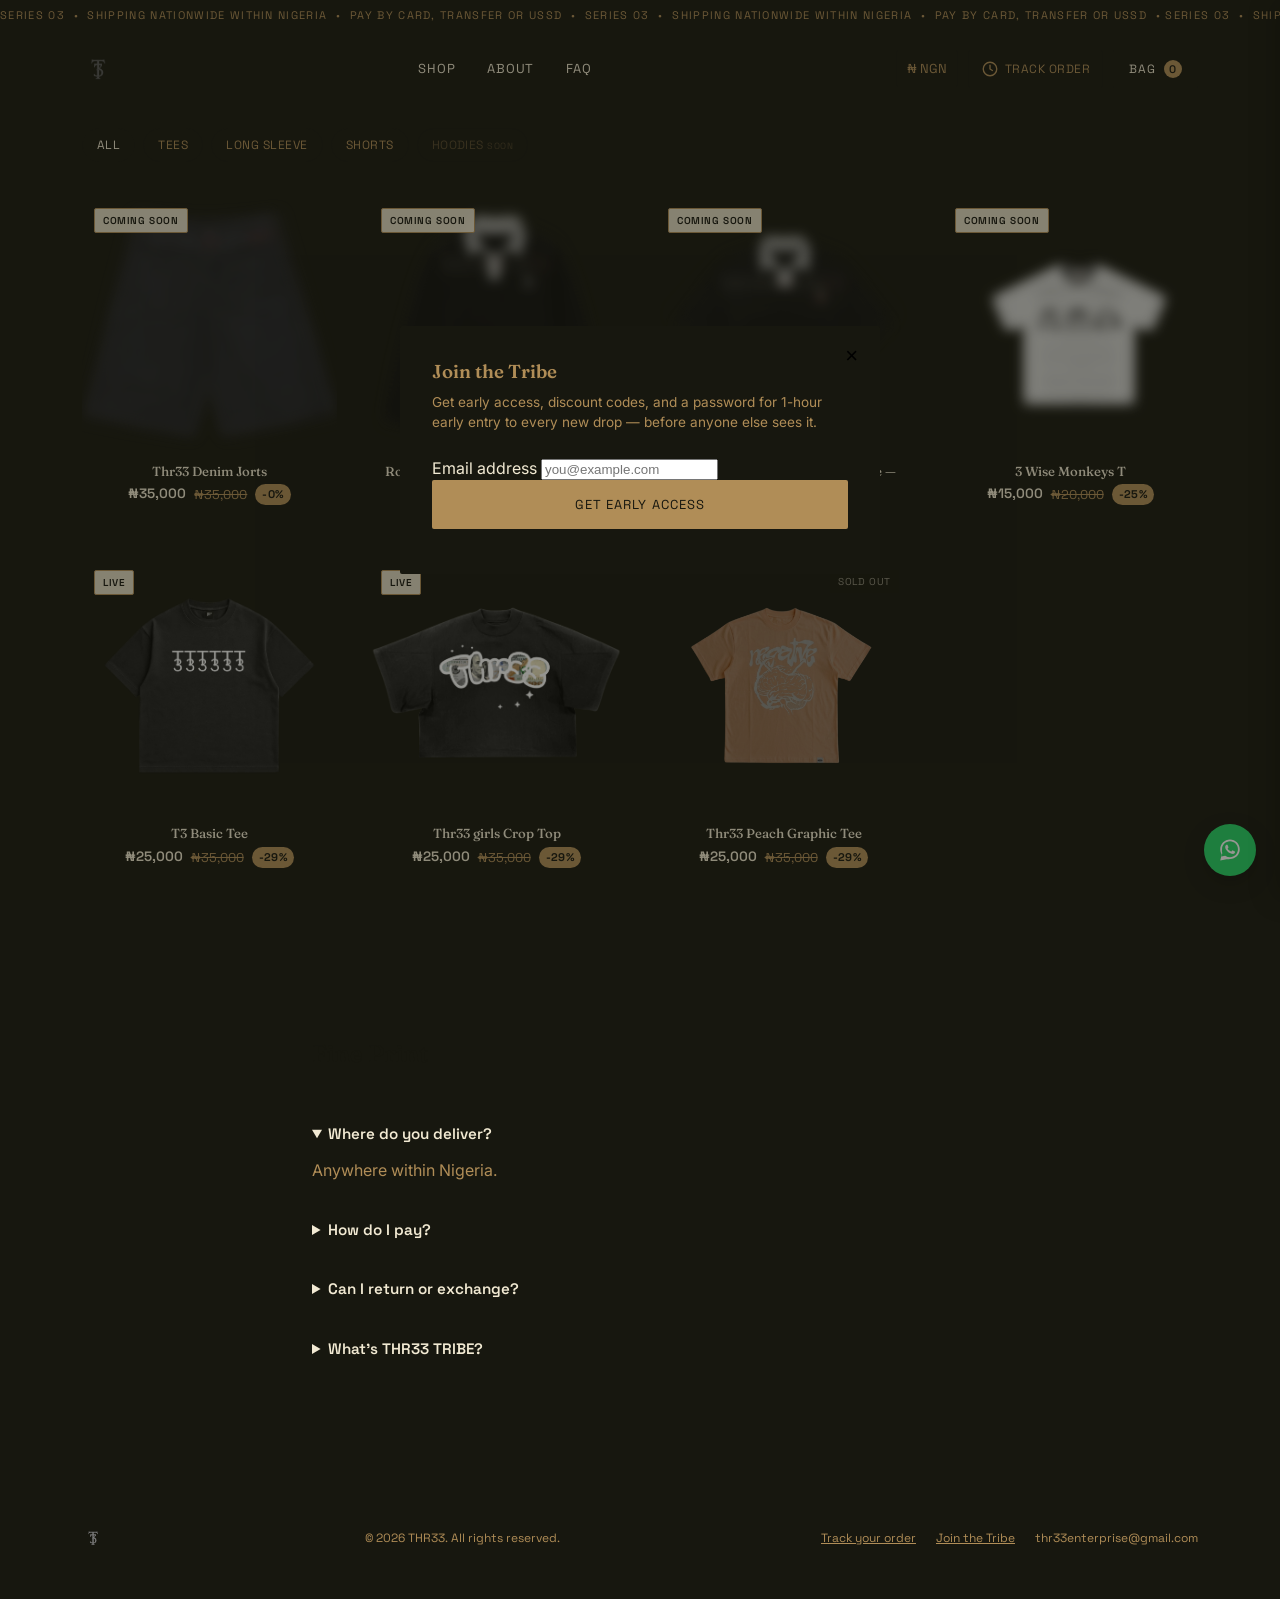
==== commit dcd3f6b7: "Update shop.html" ====
--- a/shop.html
+++ b/shop.html
@@ -22,7 +22,7 @@
 </div>
 
 <!-- Drop Mode lock screen — controlled by DROP_MODE in script.js -->
-<div class="drop-lock" id="dropLock">
+<div class="drop-lock hidden" id="dropLock">
   <div class="drop-lock-inner">
     <img src="assets/logo-monogram.png" alt="THR33" class="drop-lock-logo" />
     <h2 class="drop-lock-title">Next Drop Starts In</h2>
--- a/style.css
+++ b/style.css
@@ -1146,3 +1146,47 @@
 .secure-note { color: var(--gold) !important; }
 .size-note { color: var(--gold) !important; }
 .size-table th, .size-table td { color: var(--cream) !important; }
+
+/* ---------- Subscribe modal / result text ---------- */
+.subscribe-result {
+  font-size: 0.82rem;
+  color: var(--gold);
+  margin-top: 10px;
+  min-height: 0;
+}
+
+/* ---------- Drop Mode lock screen ---------- */
+.drop-lock {
+  position: fixed; inset: 0; z-index: 100;
+  background: var(--ink);
+  color: var(--cream);
+  display: flex; align-items: center; justify-content: center;
+  padding: 24px;
+  overflow-y: auto;
+}
+.drop-lock.hidden { display: none; }
+.drop-lock-inner { max-width: 420px; width: 100%; text-align: center; }
+.drop-lock-logo { width: 64px; margin: 0 auto 24px; filter: brightness(0) invert(1); }
+.drop-lock-title { font-family: 'Fraunces', serif; color: var(--cream); margin-bottom: 16px; }
+.drop-countdown { display: flex; justify-content: center; gap: 16px; margin-bottom: 28px; }
+.drop-countdown div { display: flex; flex-direction: column; align-items: center; }
+.drop-countdown span { font-family: 'Space Grotesk', sans-serif; font-size: 1.8rem; font-weight: 700; color: var(--gold); }
+.drop-countdown label { font-size: 0.65rem; text-transform: uppercase; letter-spacing: 0.08em; color: rgba(242,234,211,0.6); margin-top: 4px; }
+.drop-lock-copy { font-size: 0.85rem; color: rgba(242,234,211,0.8); margin-bottom: 16px; }
+.drop-lock-form { display: flex; gap: 8px; }
+.drop-lock-form input {
+  flex: 1;
+  padding: 11px 12px;
+  border: 1px solid var(--line);
+  border-radius: var(--radius);
+  background: var(--cream);
+  color: var(--ink);
+  font-family: 'Inter', sans-serif;
+}
+.drop-lock-divider {
+  margin: 24px 0;
+  color: rgba(242,234,211,0.4);
+  font-size: 0.8rem;
+  text-transform: uppercase;
+  letter-spacing: 0.1em;
+}
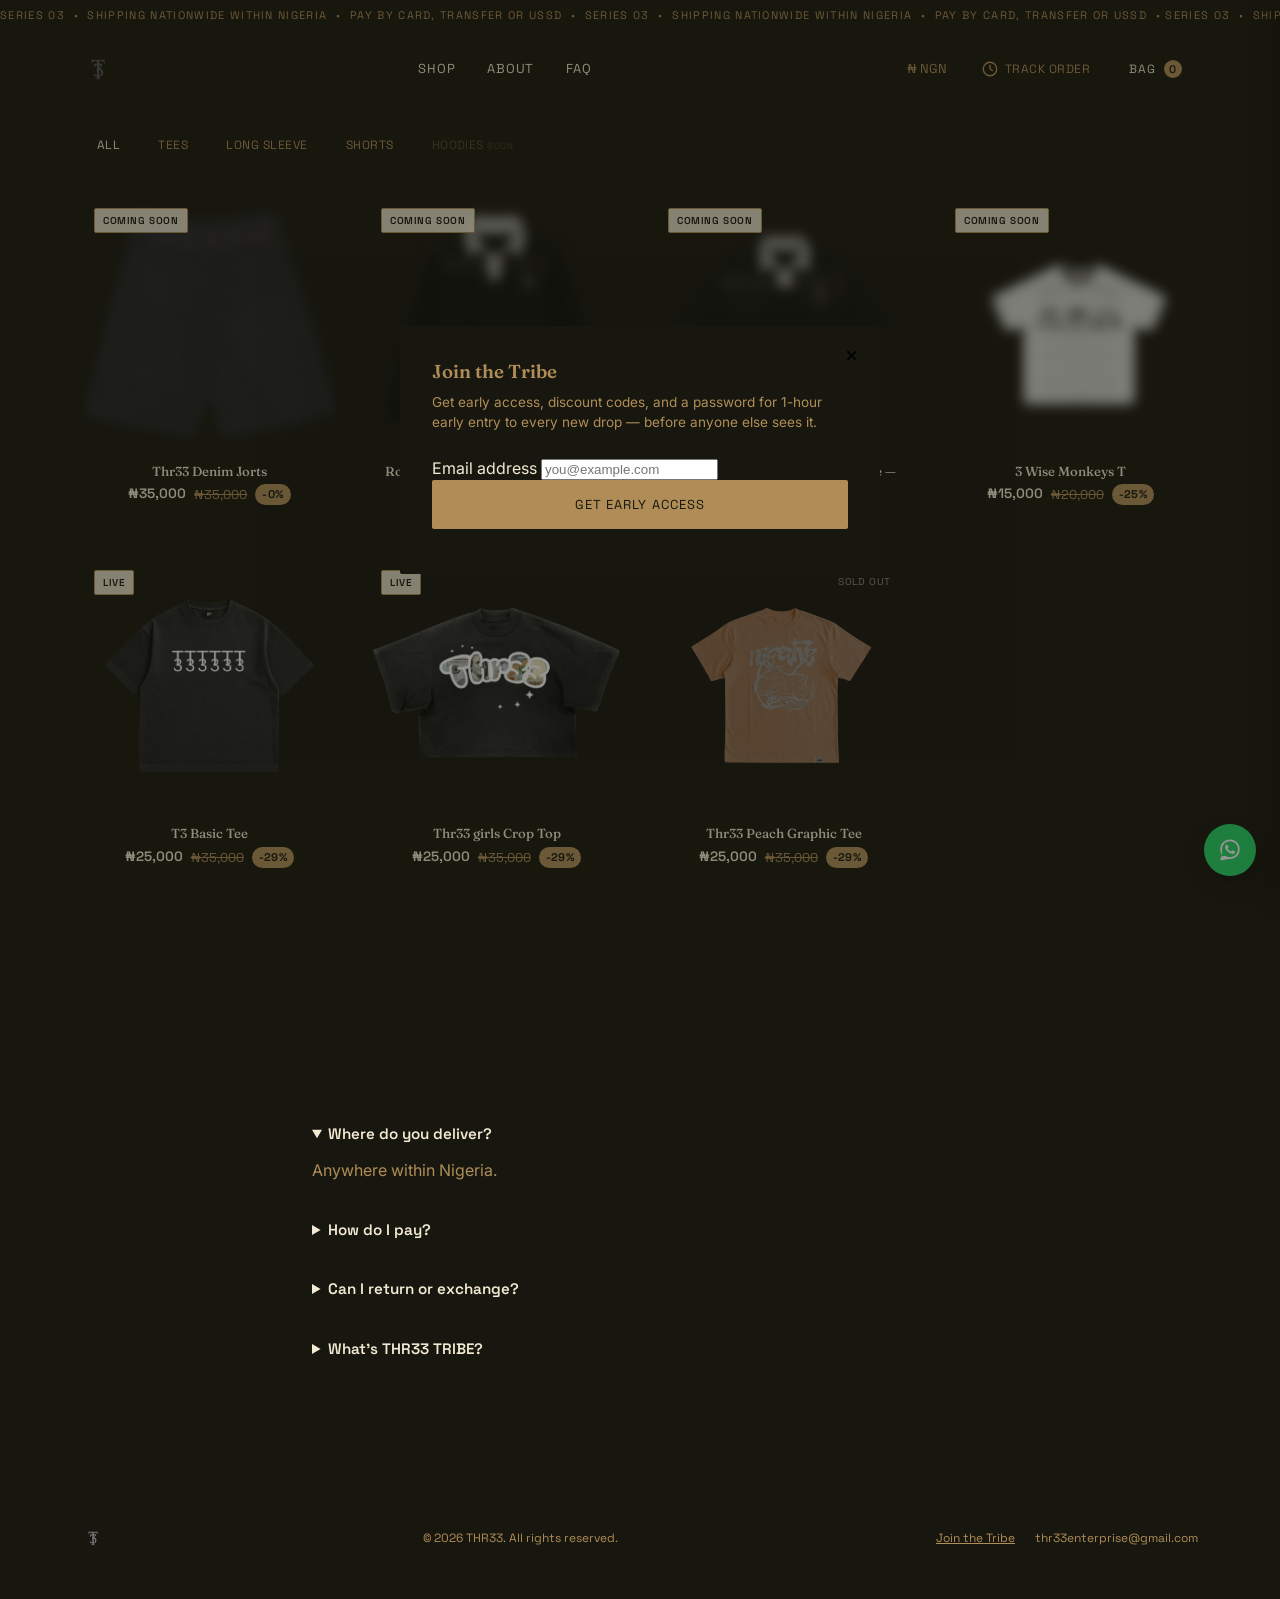
==== commit 508f1b0d: "Update shop.html" ====
--- a/shop.html
+++ b/shop.html
@@ -121,7 +121,6 @@
     <img src="assets/logo-monogram.png" alt="THREE" class="footer-mono" />
     <p>&copy; <span id="year"></span> THR33. All rights reserved.</p>
     <div class="footer-links">
-      <button type="button" class="footer-link-btn" data-role="track-order-open">Track your order</button>
       <button type="button" class="footer-link-btn" id="joinTribeBtn">Join the Tribe</button>
       <a href="mailto:thr33enterprise@gmail.com">thr33enterprise@gmail.com</a>
     </div>
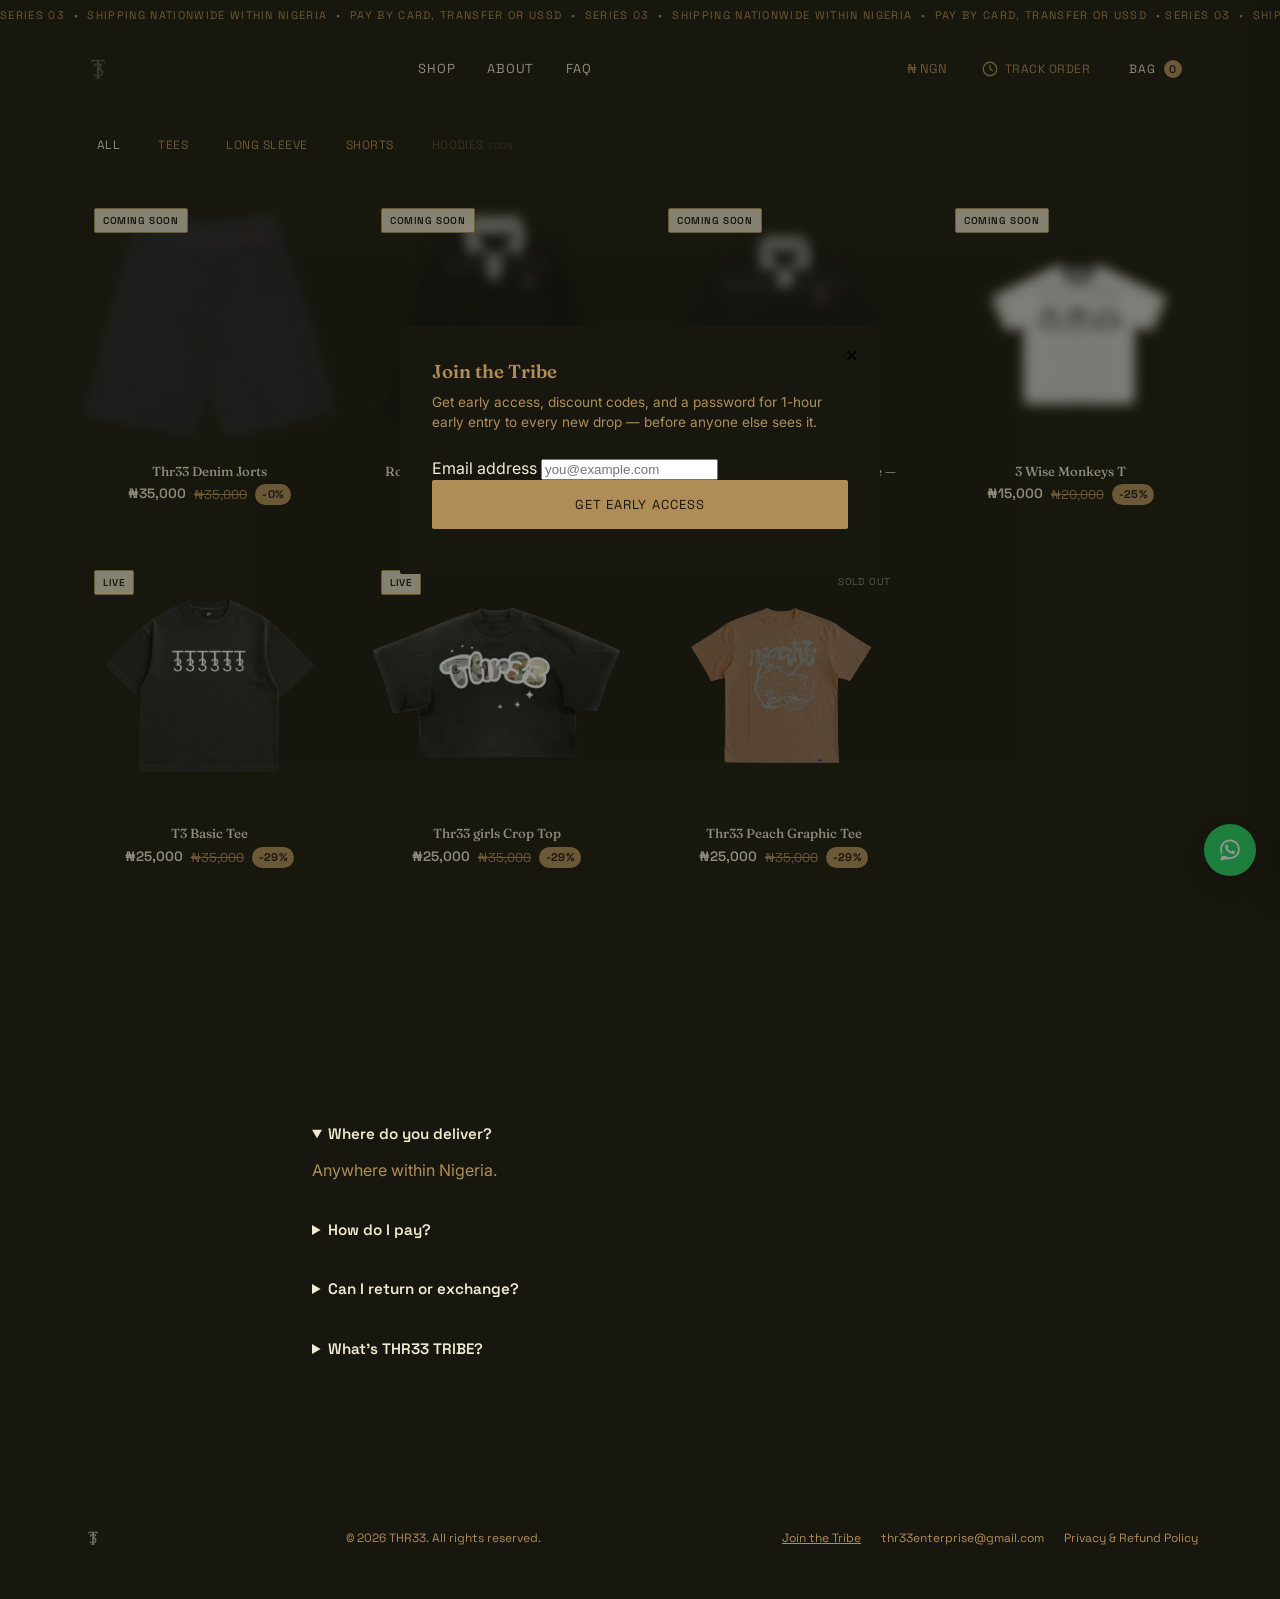
==== commit ff92dc48: "Update shop.html" ====
--- a/shop.html
+++ b/shop.html
@@ -123,6 +123,7 @@
     <div class="footer-links">
       <button type="button" class="footer-link-btn" id="joinTribeBtn">Join the Tribe</button>
       <a href="mailto:thr33enterprise@gmail.com">thr33enterprise@gmail.com</a>
+      <a href="policies.html">Privacy &amp; Refund Policy</a>
     </div>
   </div>
 </footer>
--- a/style.css
+++ b/style.css
@@ -1190,3 +1190,63 @@
   text-transform: uppercase;
   letter-spacing: 0.1em;
 }
+/* ---------- Policy page ---------- */
+.policy-page { padding: 56px 0 96px; max-width: 760px; margin: 0 auto; }
+.policy-tabs {
+  display: flex;
+  gap: 8px;
+  border-bottom: 1px solid var(--line);
+  margin-bottom: 32px;
+}
+.policy-tab {
+  background: none;
+  border: none;
+  padding: 12px 20px;
+  font-family: 'Space Grotesk', sans-serif;
+  font-size: 13px;
+  letter-spacing: 0.06em;
+  text-transform: uppercase;
+  color: rgba(242,234,211,0.5);
+  cursor: pointer;
+  position: relative;
+  top: 1px;
+}
+.policy-tab.active {
+  color: var(--gold);
+  border-bottom: 2px solid var(--gold);
+  font-weight: 700;
+}
+.policy-panel {
+  display: none;
+  opacity: 0;
+  transform: translateY(6px);
+  transition: opacity 0.25s ease, transform 0.25s ease;
+}
+.policy-panel.active {
+  display: block;
+  opacity: 1;
+  transform: translateY(0);
+}
+.policy-panel h2 {
+  color: var(--gold);
+  font-size: 1.6rem;
+  margin-bottom: 4px;
+}
+.policy-updated {
+  font-size: 0.78rem;
+  color: rgba(242,234,211,0.5);
+  margin-bottom: 28px;
+}
+.policy-panel h3 {
+  color: var(--cream);
+  font-size: 1rem;
+  margin: 28px 0 8px;
+}
+.policy-panel p, .policy-panel li {
+  color: rgba(242,234,211,0.8);
+  font-size: 0.92rem;
+  line-height: 1.6;
+}
+.policy-panel ul { padding-left: 20px; margin: 8px 0; }
+.policy-panel a { color: var(--gold); text-decoration: underline; }
+
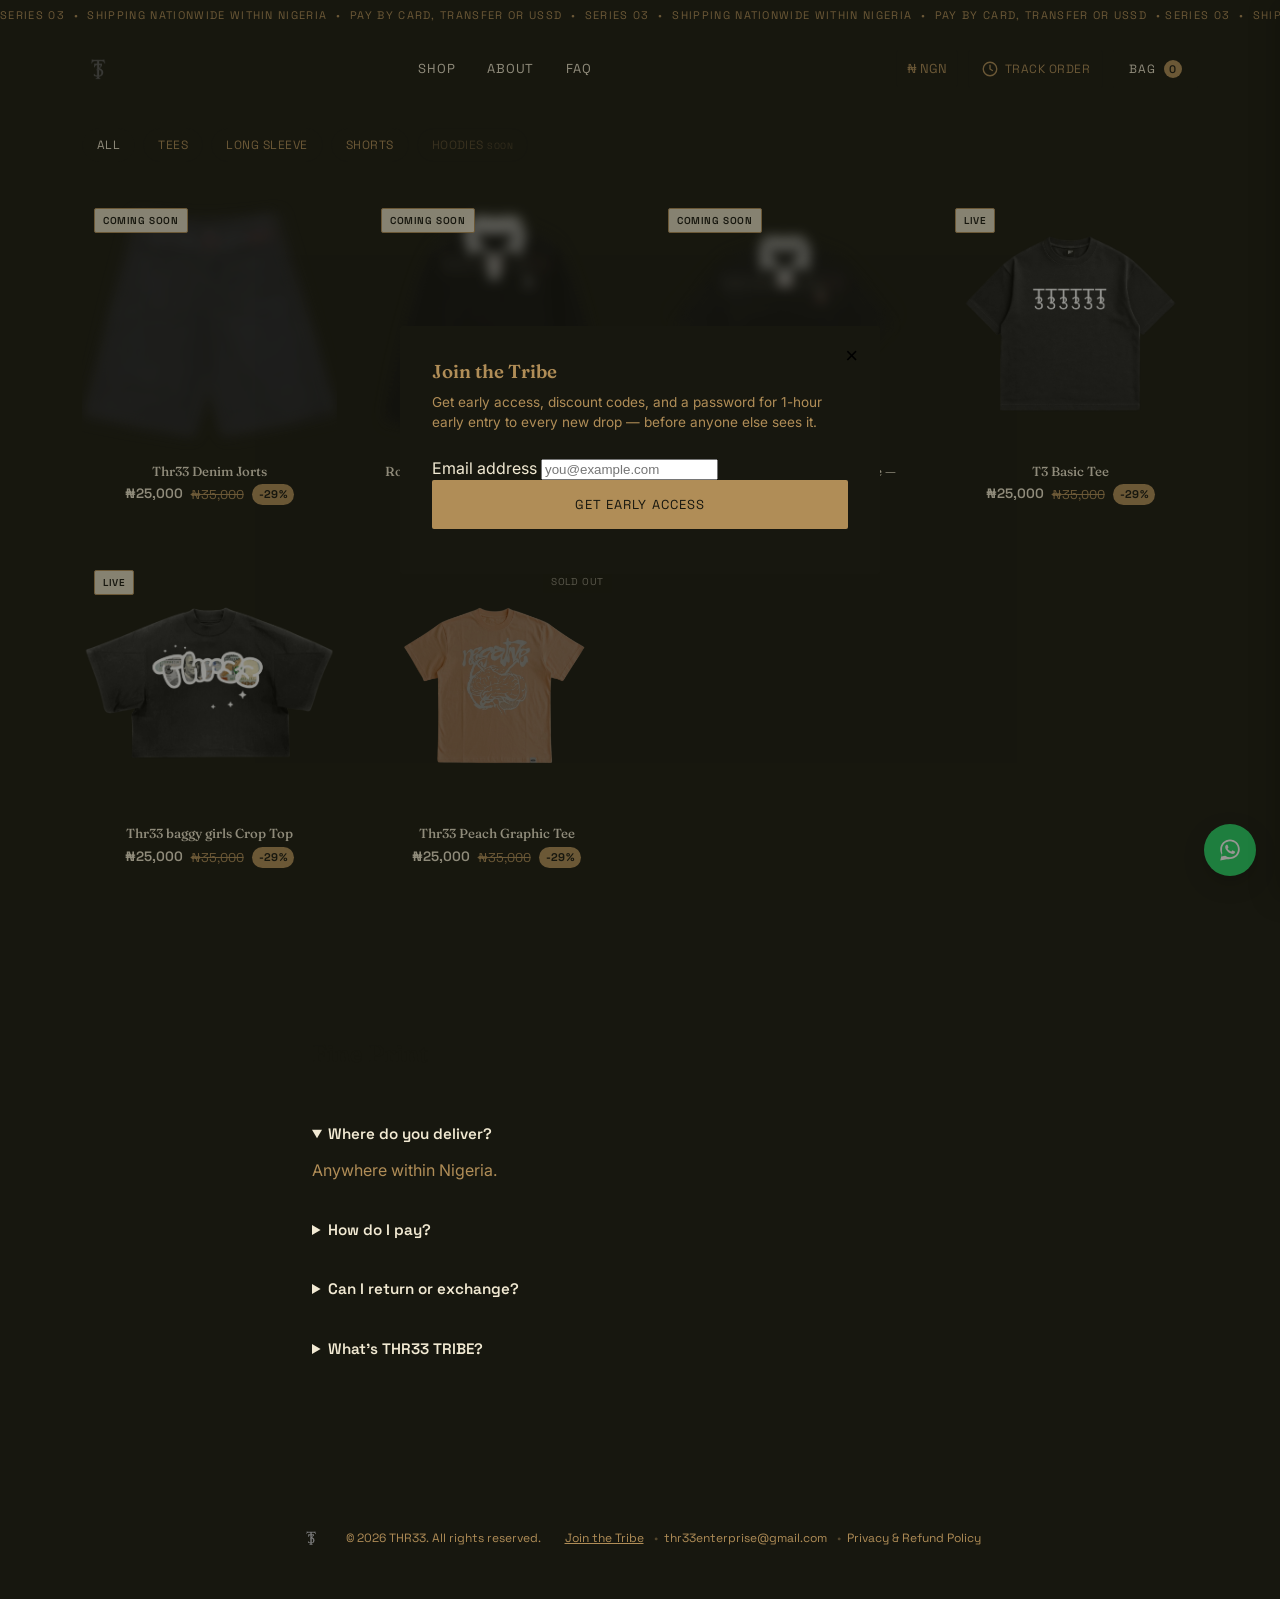
==== commit a203cafd: "Update shop.html" ====
--- a/shop.html
+++ b/shop.html
@@ -25,7 +25,7 @@
 <div class="drop-lock hidden" id="dropLock">
   <div class="drop-lock-inner">
     <img src="assets/logo-monogram.png" alt="THR33" class="drop-lock-logo" />
-    <h2 class="drop-lock-title">Next Drop Starts In</h2>
+    <h2 class="drop-lock-title">Shop Unlocks In</h2>
     <div class="drop-countdown" id="dropCountdown">
       <div><span id="cdDays">00</span><label>Days</label></div>
       <div><span id="cdHours">00</span><label>Hrs</label></div>
--- a/style.css
+++ b/style.css
@@ -469,10 +469,12 @@
   font-size: 11px;
   letter-spacing: 0.03em;
   text-decoration: underline;
-  color: rgba(23,23,15,0.55);
+  color: var(--gold);
   cursor: pointer;
   white-space: nowrap;
 }
+.size-guide-link:hover { color: var(--cream); }
+
 .size-guide-link:hover { color: var(--ink); }
 .delivery-note {
   font-size: 0.75rem;
@@ -538,19 +540,34 @@
 .site-footer { border-top: 1px solid var(--line); padding: 40px 0; }
 .footer-inner {
   display: flex;
-  align-items: center;
-  justify-content: space-between;
-  gap: 16px;
+  flex-wrap: wrap;
+  align-items: center;
+  justify-content: center;
+  gap: 12px 24px;
   font-family: 'Space Grotesk', sans-serif;
   font-size: 12px;
   color: var(--gold);
+  text-align: center;
 }
 .footer-mono { height: 22px; filter: sepia(1) saturate(0) brightness(0.5); }
 .footer-inner a { text-decoration: none; }
 .footer-links {
   display: flex;
-  align-items: center;
-  gap: 20px;
+  flex-wrap: wrap;
+  align-items: center;
+  justify-content: center;
+  gap: 8px 20px;
+}
+.footer-links a,
+.footer-links button {
+  position: relative;
+}
+.footer-links a:not(:last-child)::after,
+.footer-links button:not(:last-child)::after {
+  content: "•";
+  position: absolute;
+  right: -14px;
+  color: rgba(176,141,87,0.4);
 }
 .footer-link-btn {
   background: none;
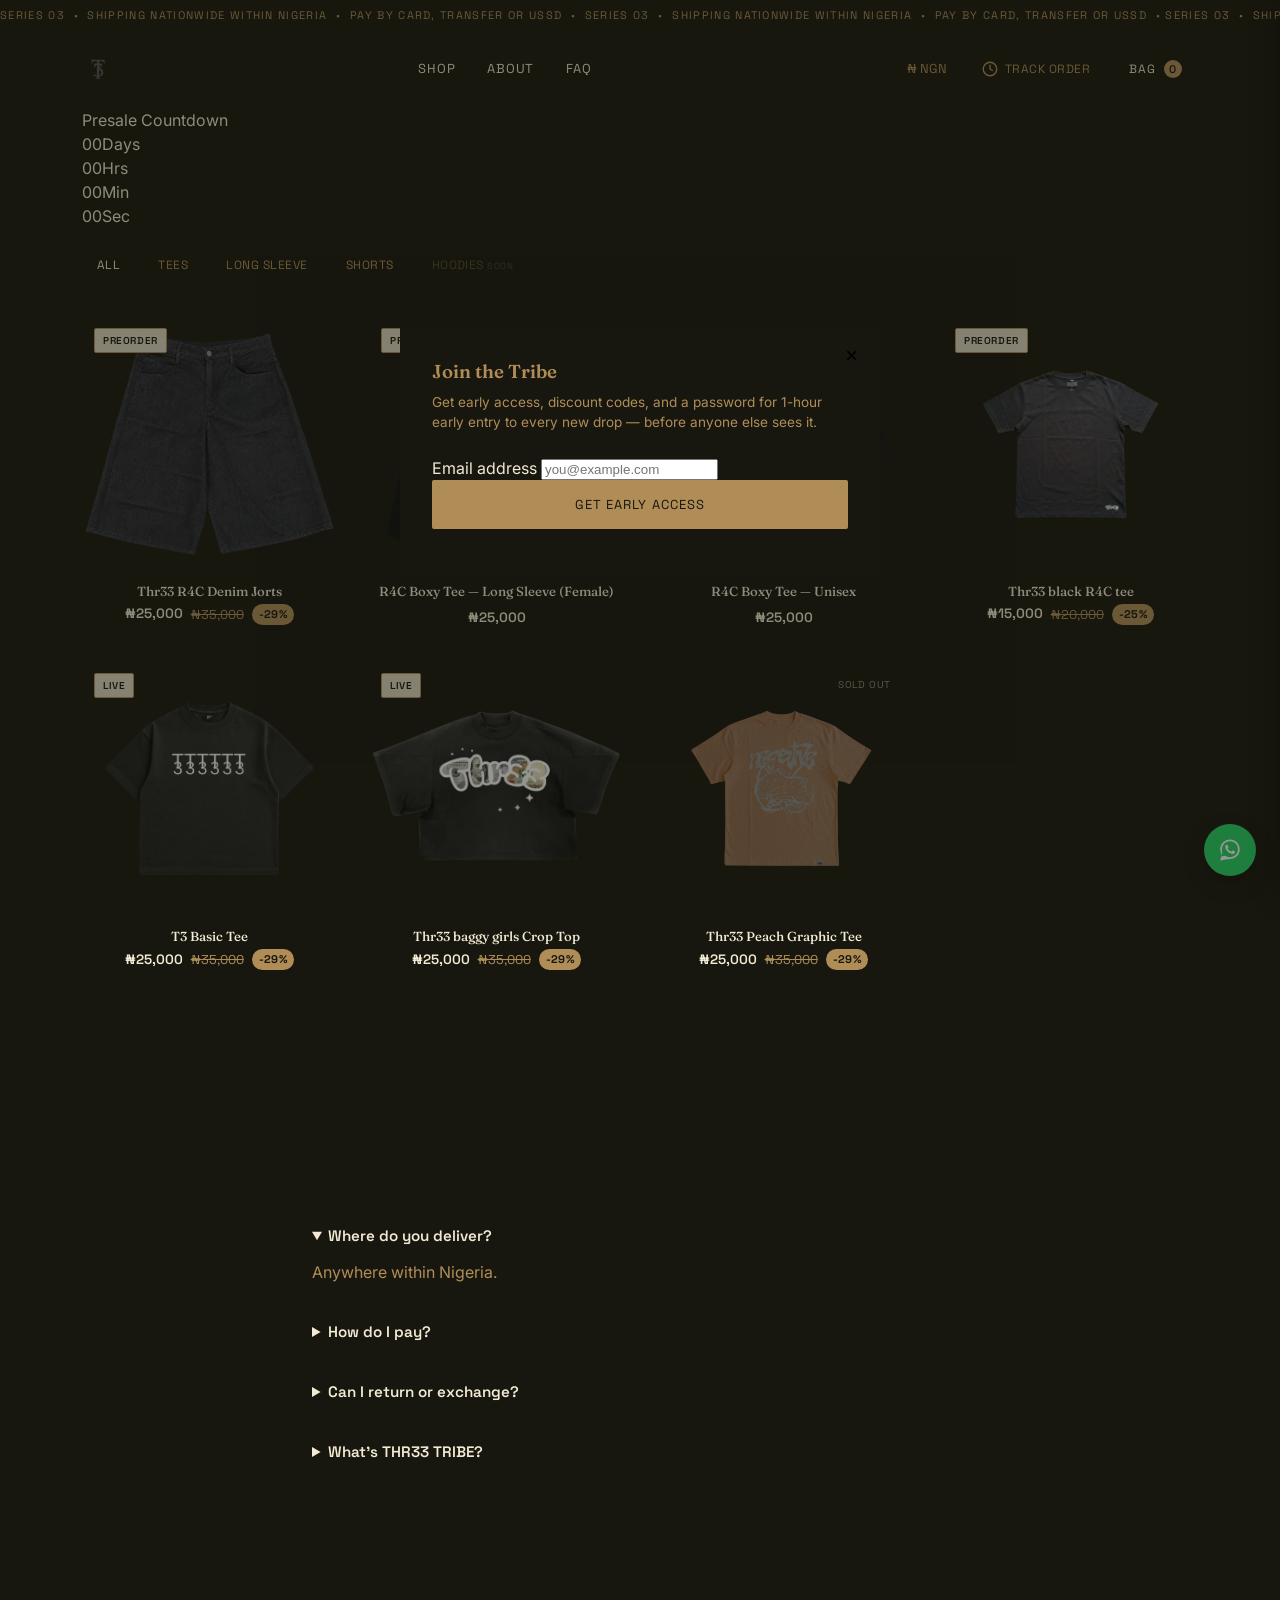
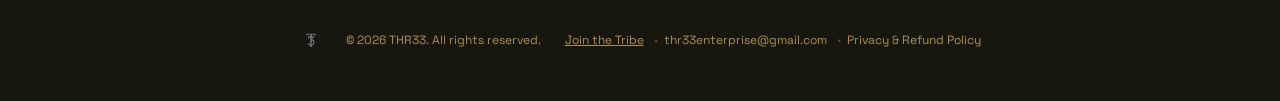
==== commit 72e84099: "Implement presale countdown bar in shop.html Added a presale countdown bar to the shop page." ====
--- a/shop.html
+++ b/shop.html
@@ -84,6 +84,19 @@
     </div>
   </div>
 </header>
+
+<!-- Presale Countdown Bar — controlled by PRESALE_COUNTDOWN in script.js -->
+<div class="presale-bar hidden" id="presaleBar">
+  <div class="wrap presale-bar-inner">
+    <span class="presale-label">Presale Countdown</span>
+    <div class="presale-countdown">
+      <div><span id="psDays">00</span><label>Days</label></div>
+      <div><span id="psHours">00</span><label>Hrs</label></div>
+      <div><span id="psMins">00</span><label>Min</label></div>
+      <div><span id="psSecs">00</span><label>Sec</label></div>
+    </div>
+  </div>
+</div>
 
 <!-- Shop — straight to product grid, no hero -->
 <section id="shop" class="shop shop-top">
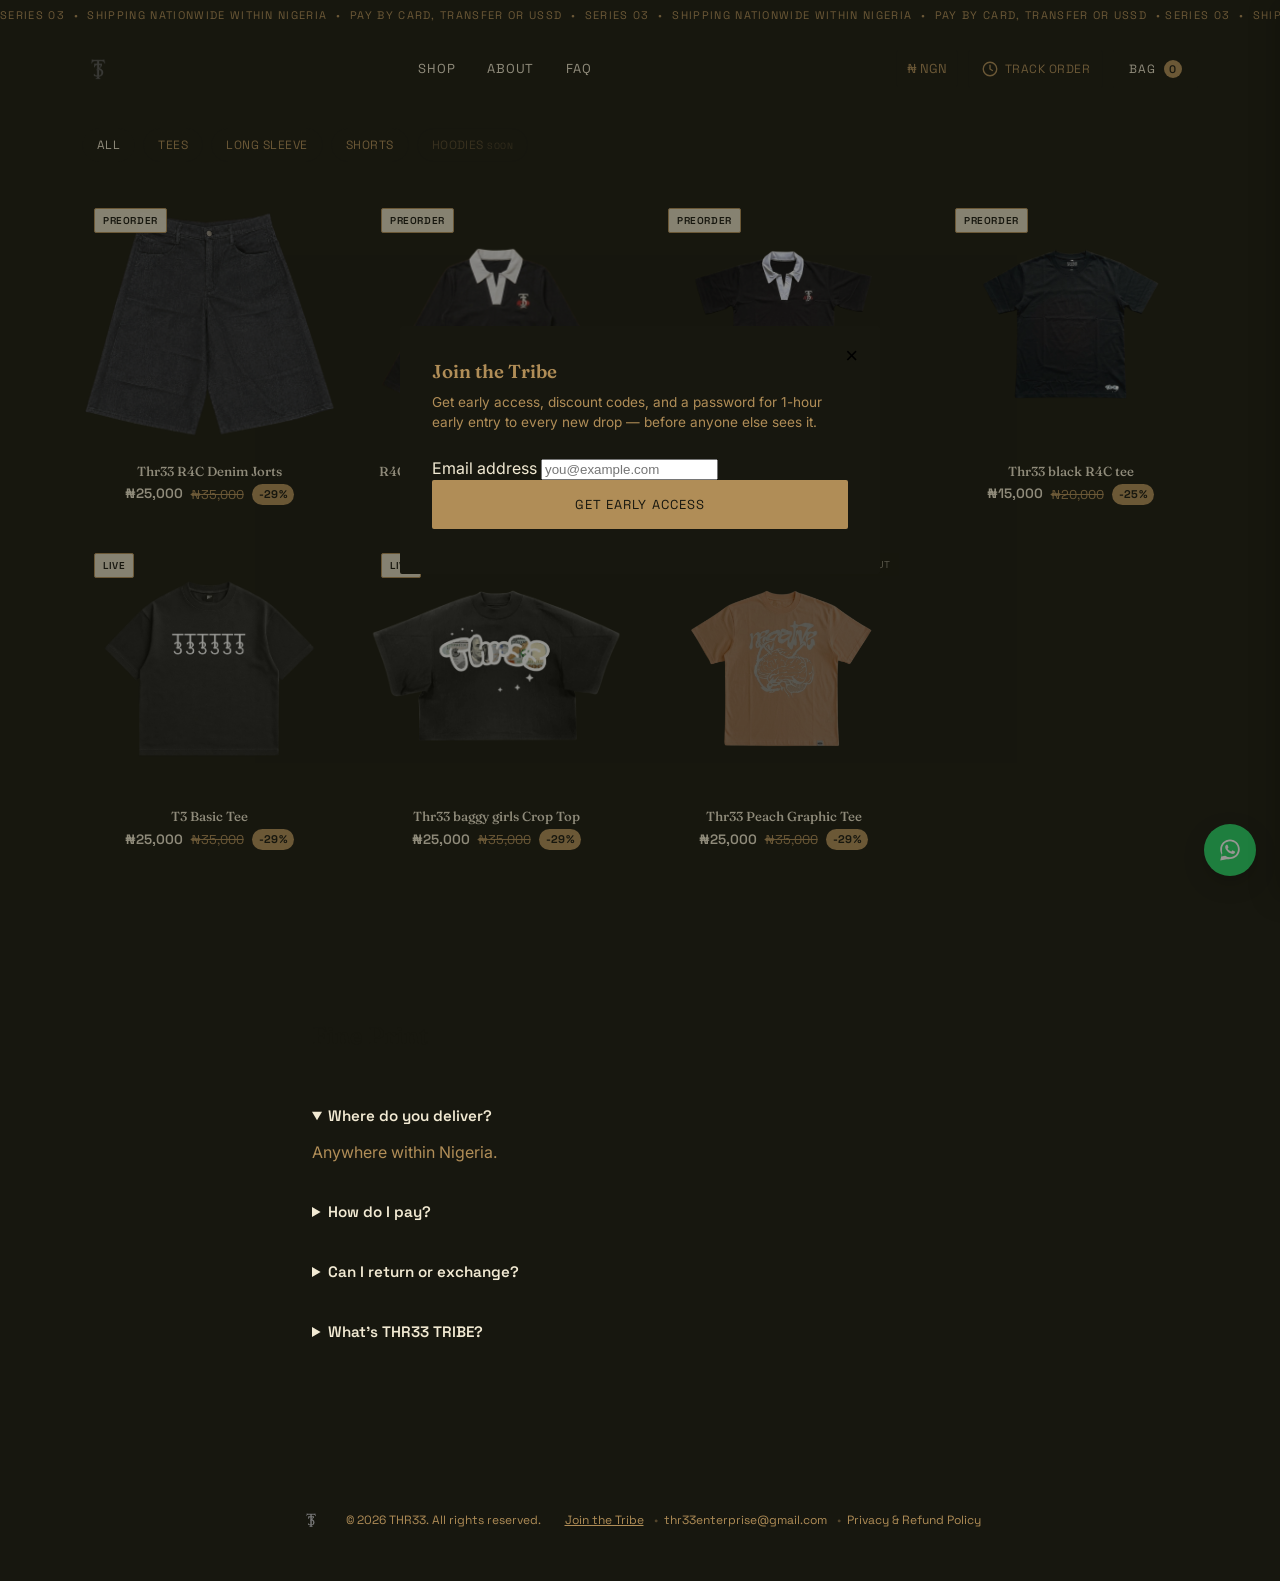
==== commit b98feef9: "Change presale label to 'PREORDER WINDOW'" ====
--- a/shop.html
+++ b/shop.html
@@ -88,7 +88,7 @@
 <!-- Presale Countdown Bar — controlled by PRESALE_COUNTDOWN in script.js -->
 <div class="presale-bar hidden" id="presaleBar">
   <div class="wrap presale-bar-inner">
-    <span class="presale-label">Presale Countdown</span>
+    <span class="presale-label">PREORDER WINDOW</span>
     <div class="presale-countdown">
       <div><span id="psDays">00</span><label>Days</label></div>
       <div><span id="psHours">00</span><label>Hrs</label></div>
--- a/style.css
+++ b/style.css
@@ -1267,3 +1267,55 @@
 .policy-panel ul { padding-left: 20px; margin: 8px 0; }
 .policy-panel a { color: var(--gold); text-decoration: underline; }
 
+/* ---------- Presale Countdown Bar ---------- */
+.presale-bar {
+  background: var(--ink);
+  border-bottom: 1px solid var(--line);
+  padding: 14px 0;
+}
+.presale-bar.hidden { display: none; }
+.presale-bar-inner {
+  display: flex;
+  align-items: center;
+  justify-content: center;
+  gap: 20px;
+  flex-wrap: wrap;
+}
+.presale-label {
+  font-family: 'Space Grotesk', sans-serif;
+  font-size: 15px;
+  letter-spacing: 0.1em;
+  text-transform: uppercase;
+  color: var(--gold);
+  font-weight: 700;
+}
+.presale-countdown {
+  display: flex;
+  gap: 14px;
+}
+.presale-countdown div {
+  display: flex;
+  flex-direction: column;
+  align-items: center;
+  min-width: 46px;
+}
+.presale-countdown span {
+  font-family: 'Space Grotesk', sans-serif;
+  font-size: 1.6rem;
+  font-weight: 700;
+  color: var(--gold);
+  line-height: 1;
+}
+.presale-countdown label {
+  font-size: 0.6rem;
+  text-transform: uppercase;
+  letter-spacing: 0.08em;
+  color: rgba(176,141,87,0.6);
+  margin-top: 2px;
+}
+@media (max-width: 560px) {
+  .presale-label { font-size: 12px; }
+  .presale-countdown span { font-size: 1.3rem; }
+  .presale-bar-inner { gap: 12px; }
+}
+
